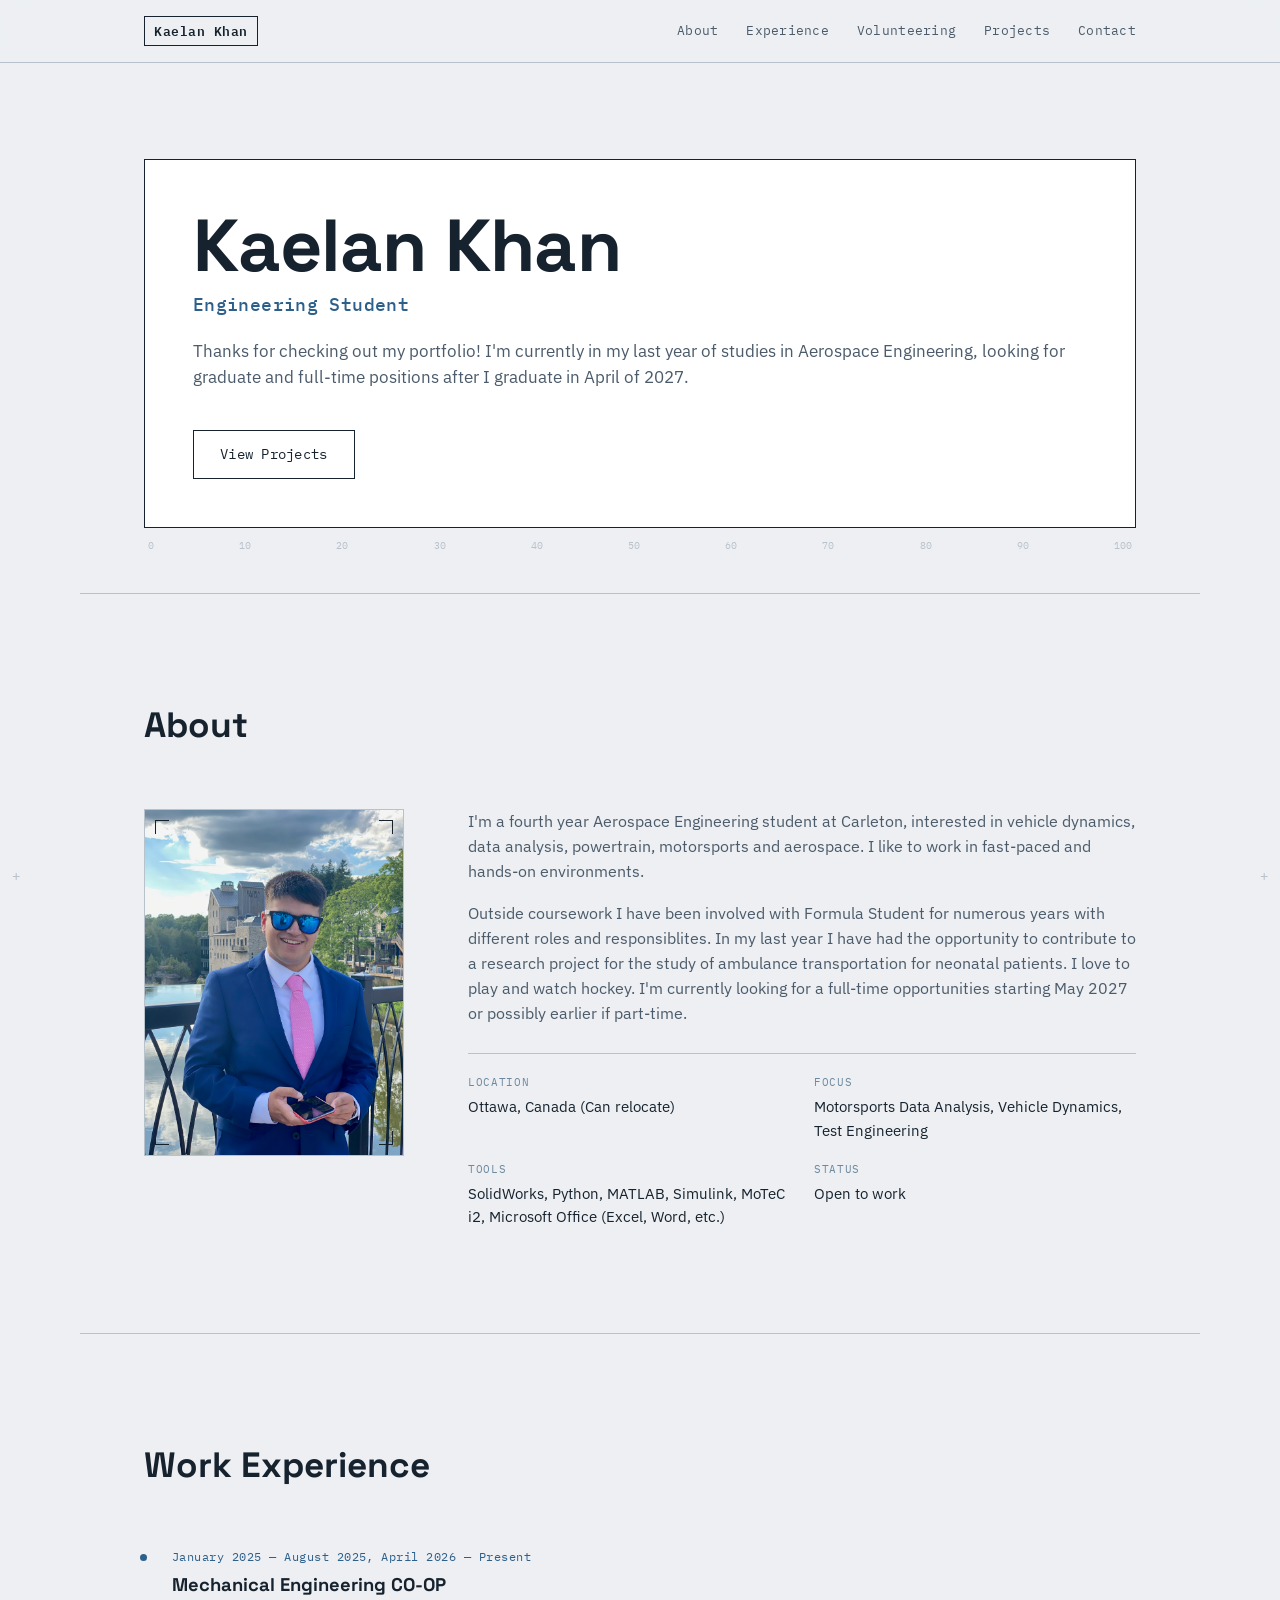
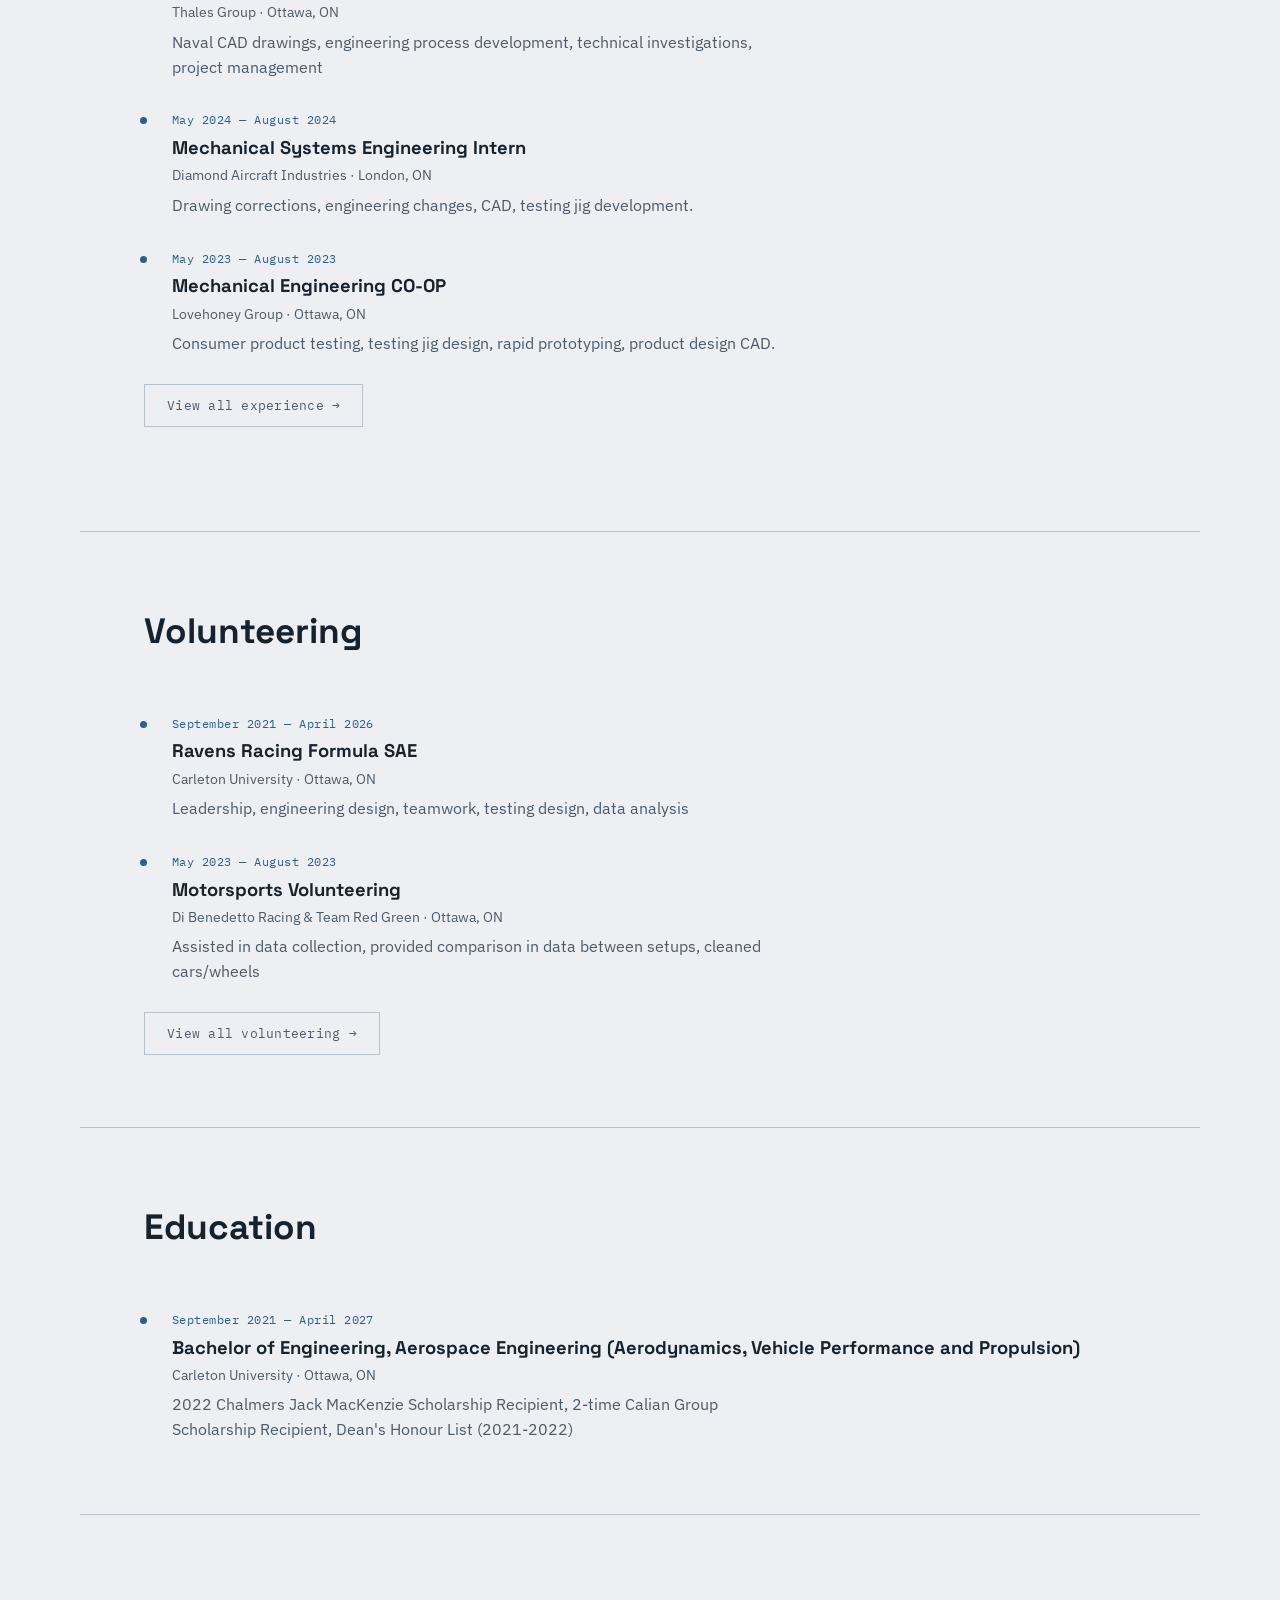
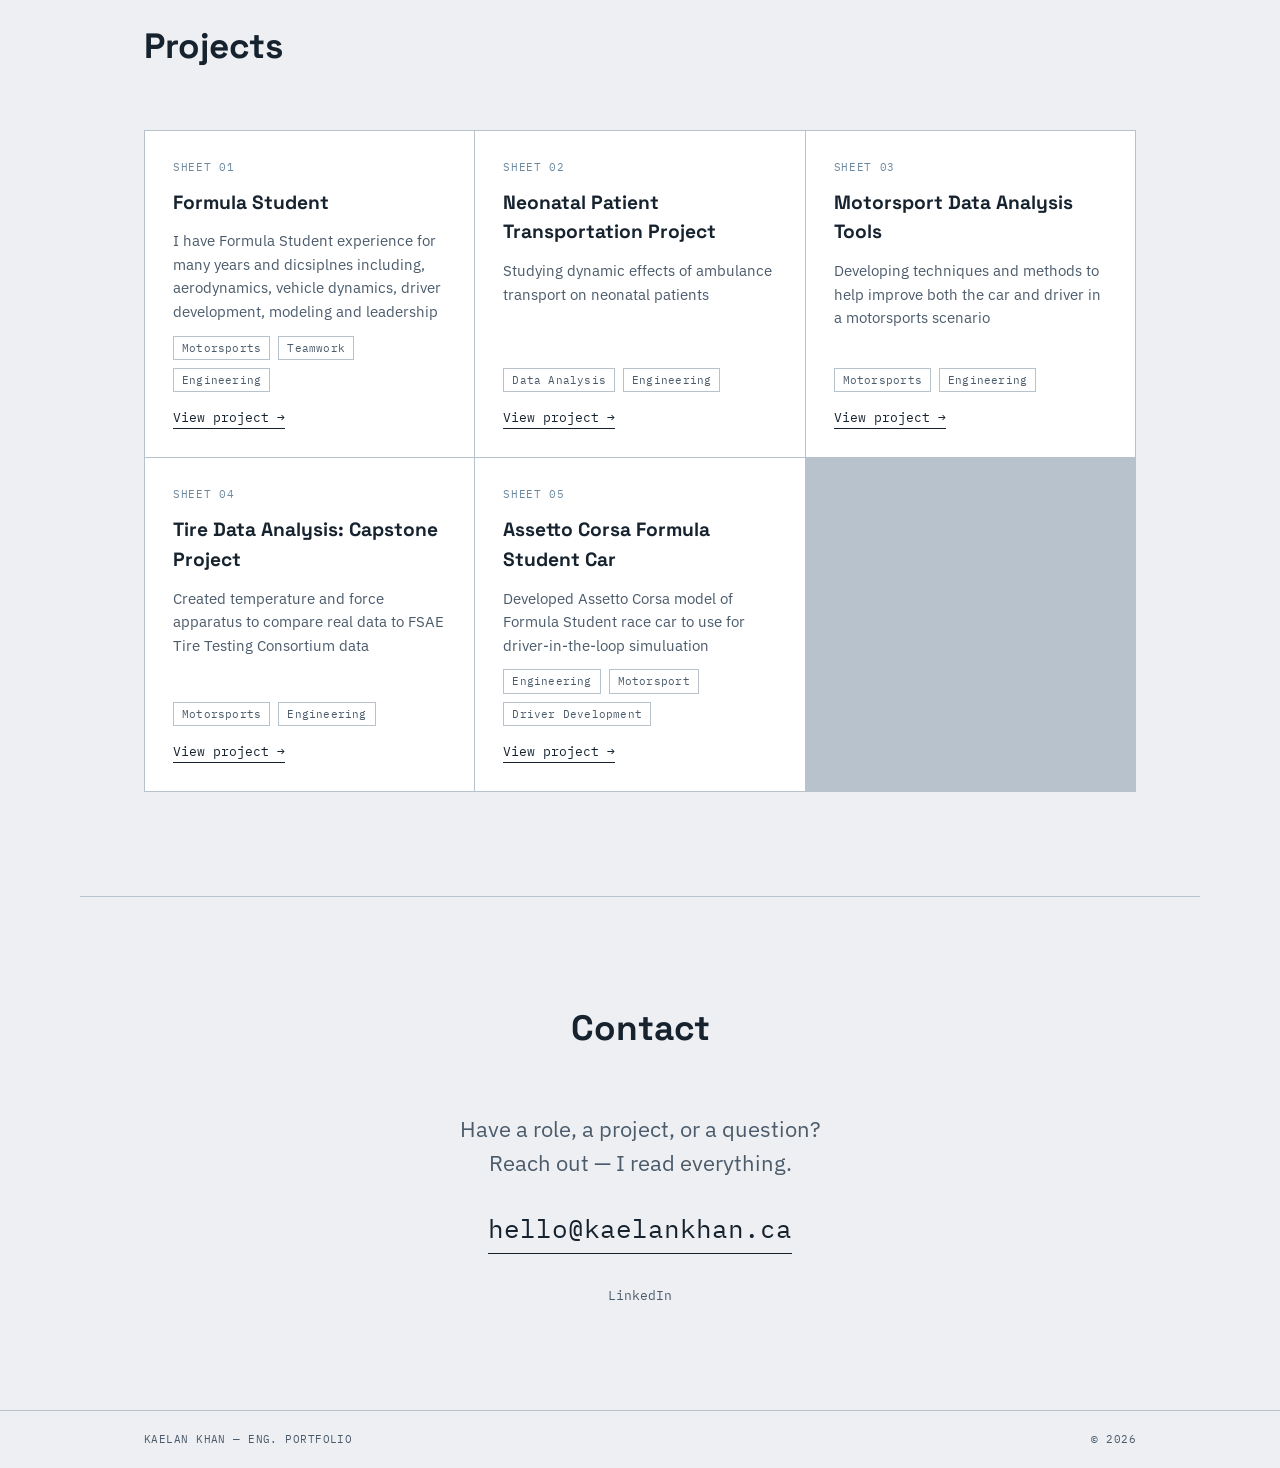
==== index.html @ d56fd8d0 "Large Website Updated Big update - added photos - fixed dead end buttons" ====
<!DOCTYPE html>
<html lang="en">
<head>
<meta charset="UTF-8">
<meta name="viewport" content="width=device-width, initial-scale=1.0">
<title>Kaelan Khan — Portfolio</title>
<link rel="preconnect" href="https://fonts.googleapis.com">
<link rel="preconnect" href="https://fonts.gstatic.com" crossorigin>
<link href="https://fonts.googleapis.com/css2?family=Space+Grotesk:wght@400;500;600;700&family=IBM+Plex+Mono:wght@400;500;600&family=IBM+Plex+Sans:wght@400;500;600&display=swap" rel="stylesheet">
<link rel="stylesheet" href="styles.css">
</head>
<body>

<!-- corner datum marks, fixed to viewport -->
<div class="datum datum-tl" aria-hidden="true">+</div>
<div class="datum datum-tr" aria-hidden="true">+</div>
<div class="datum datum-bl" aria-hidden="true">+</div>
<div class="datum datum-br" aria-hidden="true">+</div>

<header class="nav">
  <div class="nav-inner">
    <a href="#top" class="nav-mark">Kaelan Khan</a>
    <nav class="nav-links">
      <a href="#about">About</a>
      <a href="experience.html">Experience</a>
      <a href="volunteering.html">Volunteering</a>
      <div class="nav-item">
        <a href="index.html#projects">Projects</a>
        <div class="nav-dropdown">
          <div class="nav-dropdown-card">
            <a href="formula-student.html">Formula Student</a>
            <a href="neonatal-patient-transportation-study.html">Neonatal Patient Transportation Project</a>
            <a href="motorsport-racing-data-analysis.html">Motorsport Data Analysis</a>
            <a href="project-5.html">Assetto Corsa DIL Simulator</a>
            <a href="#projects">More Projects...</a>
          </div>
        </div>
      </div>
      <!--<div class="nav-item">
        
        <a href="#projects">FSAE Projects</a>
        <div class="nav-dropdown">
          <div class="nav-dropdown-card">
            <a href="formula-student.html">Data Analysis</a>
            <a href="neonatal-patient-transportation-study.html">Sim Racing</a>
            <a href="motorsport-racing-data-analysis.html.html">Capstone</a>
            <a href="project-4.html">Directed Study</a>
          </div>
        </div> 
      
      </div> -->
      <a href="#contact">Contact</a>
      
    </nav>
    <!--Removing Resume Button-->
    <!--<a class="resume-stamp resume-stamp--small" href="#" target="_blank" rel="noopener">
      <span>Resume</span>
    </a> -->
  </div>
</header>

<main id="top">

  <!-- ============ HERO / TITLE BLOCK ============ -->
  <section class="hero">
    <div class="hero-frame">
      
      <h1 class="hero-title">
        Kaelan Khan
        <span class="hero-title-sub">Engineering Student</span>
      </h1>

      <p class="hero-copy">
        Thanks for checking out my portfolio! I'm currently in my last year of studies in Aerospace Engineering, looking for graduate and full-time positions after I graduate in April of 2027.
      </p>

      <div class="hero-actions">
        <a href="#projects" class="btn btn-primary">View Projects</a>
        <!-- <a href="#" class="resume-stamp" target="_blank" rel="noopener">
          <span class="resume-stamp-ring">
            <span>DOWNLOAD</span>
            <span>RESUME</span>
          </span>
        </a> -->
      </div>
    </div>

    <div class="hero-ruler" aria-hidden="true">
      <span>0</span><span>10</span><span>20</span><span>30</span><span>40</span><span>50</span><span>60</span><span>70</span><span>80</span><span>90</span><span>100</span>
    </div>
  </section>

  <!-- ============ ABOUT ============ -->
  <section id="about" class="section">
    <div class="section-head">
      <h2>About</h2>
    </div>

    <div class="about-grid">
      <div class="about-photo" aria-hidden="true">
        <img src="images/IMG_9103.jpg" alt="Portrait">
        <span class="corner corner-tl"></span>
        <span class="corner corner-tr"></span>
        <span class="corner corner-bl"></span>
        <span class="corner corner-br"></span>
        <!-- <span class="about-photo-label">FIG. 1 — PORTRAIT</span> -->
      </div>

      <div class="about-text">
        <p>
          <span class="drop"></span>I'm a fourth year Aerospace Engineering
          student at Carleton, interested in vehicle dynamics, data analysis, powertrain, motorsports and aerospace. I like to work in fast-paced and hands-on environments. 
        </p>
        <p>
          Outside coursework I have been involved with Formula Student for numerous years with different roles and responsiblites. In my last year I have had the opportunity to contribute to a research project for the study of ambulance transportation for neonatal patients. I love to play and watch hockey. I'm currently looking for a full-time opportunities starting May 2027 or possibly earlier if part-time.
        </p>

        <dl class="spec-list">
          <div><dt>Location</dt><dd>Ottawa, Canada (Can relocate)</dd></div>
          <div><dt>Focus</dt><dd>Motorsports Data Analysis, Vehicle Dynamics, Test Engineering</dd></div>
          <div><dt>Tools</dt><dd>SolidWorks, Python, MATLAB, Simulink, MoTeC i2, Microsoft Office (Excel, Word, etc.) </dd></div>
          <div><dt>Status</dt><dd>Open to work</dd></div>
        </dl>
      </div>
    </div>
  </section>

  <!-- ============ EXPERIENCE ============ -->
  <section id="experience" class="section">
    <div class="section-head">
      <h2>Work Experience</h2>
    </div>
    <ol class="timeline slim">
      <li class="timeline-item">
        <div class="timeline-date">January 2025 — August 2025, April 2026 — Present</div>
        <div class="timeline-body">
          <h3>Mechanical Engineering CO-OP</h3>
          <p class="timeline-org">Thales Group · Ottawa, ON</p>
          <p>Naval CAD drawings, engineering process development, technical investigations, project management</p>
        </div>
      </li>

      <li class="timeline-item">
        <div class="timeline-date">May 2024 — August 2024</div>
        <div class="timeline-body">
          <h3>Mechanical Systems Engineering Intern</h3>
          <p class="timeline-org">Diamond Aircraft Industries · London, ON</p>
          <p>Drawing corrections, engineering changes, CAD, testing jig development.</p>
        </div>
      </li>

      <li class="timeline-item">
        <div class="timeline-date">May 2023 — August 2023</div>
        <div class="timeline-body">
          <h3>Mechanical Engineering CO-OP</h3>
          <p class="timeline-org">Lovehoney Group · Ottawa, ON</p>
          <p>Consumer product testing, testing jig design, rapid prototyping, product design CAD.</p>
        </div>
      </li>
    </ol>
    <div class="section-action">
      <a href="experience.html" class="btn btn-secondary">View all experience →</a>
    </div>
  </section>

   <!-- ============ VOLUNTEERING ============ -->
  <section id="volunteering" class="section">
    <div class="section-head">
      <h2>Volunteering</h2>
    </div>
    <ol class="timeline slim">
      <li class="timeline-item">
        <div class="timeline-date">September 2021 — April 2026</div>
        <div class="timeline-body">
          <h3>Ravens Racing Formula SAE</h3>
          <p class="timeline-org">Carleton University · Ottawa, ON</p>
          <p>Leadership, engineering design, teamwork, testing design, data analysis</p>
        </div>
      </li>

      <li class="timeline-item">
        <div class="timeline-date">May 2023 — August 2023</div>
        <div class="timeline-body">
          <h3>Motorsports Volunteering</h3>
          <p class="timeline-org">Di Benedetto Racing &amp; Team Red Green · Ottawa, ON</p>
          <p>Assisted in data collection, provided comparison in data between setups, cleaned cars/wheels</p>
        </div>
      </li>
    </ol>
    
    <div class="section-action">
      <a href="volunteering.html" class="btn btn-secondary">View all volunteering →</a>
    </div>
  </section>

  <!-- ============ EDUCATION ============ -->
  <section id="education" class="section">
    <div class="section-head">
      <h2>Education</h2>
    </div>
    <ol class="timeline slim">
      <li class="timeline-item">
        <div class="timeline-date">September 2021 — April 2027</div>
        <div class="timeline-body">
          <h3>Bachelor of Engineering, Aerospace Engineering (Aerodynamics, Vehicle Performance and Propulsion)</h3>
          <p class="timeline-org">Carleton University · Ottawa, ON</p>
          <p>2022 Chalmers Jack MacKenzie Scholarship Recipient, 2-time Calian Group Scholarship Recipient, Dean's Honour List (2021-2022)</p>
        </div>
      </li>
    </ol>
    
    <!-- Commenting out button, not needed right now
    <div class="section-action">
      <a href="education.html" class="btn btn-secondary">View education details →</a>
    </div> -->
  </section>

  <!-- ============ PROJECTS ============ -->
  <section id="projects" class="section">
    <div class="section-head">
      <h2>Projects</h2>
    </div>
    <div class="project-grid">

      <article class="project-card">
        <div class="project-sheet">SHEET 01</div>
        <h3>Formula Student</h3>
        <p>I have Formula Student experience for many years and dicsiplnes including, aerodynamics, vehicle dynamics, driver development, modeling and leadership</p>
        <div class="tag-row">
          <span class="tag">Motorsports</span>
          <span class="tag">Teamwork</span>
          <span class="tag">Engineering</span>
        </div>
        <a href="formula-student.html" class="project-link">View project →</a>
      </article>

      <article class="project-card">
        <div class="project-sheet">SHEET 02</div>
        <h3>Neonatal Patient Transportation Project</h3>
        <p>Studying dynamic effects of ambulance transport on neonatal patients</p>
        <div class="tag-row">
          <span class="tag">Data Analysis</span>
          <span class="tag">Engineering</span>
        </div>
        <a href="neonatal-patient-transportation-study.html" class="project-link">View project →</a>
      </article>

      <article class="project-card">
        <div class="project-sheet">SHEET 03</div>
        <h3>Motorsport Data Analysis Tools</h3>
        <p>Developing techniques and methods to help improve both the car and driver in a motorsports scenario</p>
        <div class="tag-row">
          <span class="tag">Motorsports</span>
          <span class="tag">Engineering</span>
        </div>
        <a href="motorsport-racing-data-analysis.html" class="project-link">View project →</a>
      </article>

      <article class="project-card">
        <div class="project-sheet">SHEET 04</div>
        <h3>Tire Data Analysis: Capstone Project</h3>
        <p>Created temperature and force apparatus to compare real data to FSAE Tire Testing Consortium data</p>
        <div class="tag-row">
          <span class="tag">Motorsports</span>
          <span class="tag">Engineering</span>
        </div>
        <a href="project-4.html" class="project-link">View project →</a>
      </article>

      <article class="project-card">
        <div class="project-sheet">SHEET 05</div>
        <h3>Assetto Corsa Formula Student Car</h3>
        <p>Developed Assetto Corsa model of Formula Student race car to use for driver-in-the-loop simuluation</p>
        <div class="tag-row">
          <span class="tag">Engineering</span>
          <span class="tag">Motorsport</span>
          <span class="tag">Driver Development</span>
        </div>
        <a href="project-5.html" class="project-link">View project →</a>
      </article>
    
    </div>

    <!-- <div class="section-action">
      <a href="education.html" class="btn btn-secondary">View all projects →</a>
    </div> -->
  </section>

  <!-- ============ CONTACT / FOOTER ============ -->
  <section id="contact" class="section section-contact">
    <div class="section-head">
      <h2>Contact</h2>
    </div>

    <div class="contact-block">
      <p class="contact-lead">Have a role, a project, or a question?<br>Reach out — I read everything.</p>
      <a class="contact-email" href="mailto:hello@kaelankhan.ca">hello@kaelankhan.ca</a>

      <div class="contact-links">
        <!-- <a href="#" target="_blank" rel="noopener">GitHub</a> -->
        <a href="https://www.linkedin.com/in/kaelan-khan/" target="_blank" rel="noopener">LinkedIn</a>
        <!-- <a href="#" target="_blank" rel="noopener">Resume</a> -->
      </div>
    </div>
  </section>

</main>

<footer class="footer">
  <div class="footer-inner">
    <span>KAELAN KHAN — ENG. PORTFOLIO</span>
    <span>© 2026</span>
  </div>
</footer>

</body>
</html>
---- styles.css ----
/* =========================================================
   TOKENS
   ========================================================= */
:root {
  --paper:      #EDEFF2;
  --paper-card: #FFFFFF;
  --ink:        #16232F;
  --ink-soft:   #4B5B6B;
  --blue:       #2C5F8A;
  --blue-soft:  #6C89A0;
  --line:       #B8C2CC;
  --amber:      #E8A33D;
  --amber-ink:  #5C3B0A;

  --display: 'Space Grotesk', sans-serif;
  --body:    'IBM Plex Sans', sans-serif;
  --mono:    'IBM Plex Mono', monospace;

  --max: 1120px;
  --gutter: clamp(20px, 5vw, 64px);
}

* { box-sizing: border-box; }
html { scroll-behavior: smooth; }

@media (prefers-reduced-motion: reduce) {
  html { scroll-behavior: auto; }
  * { animation: none !important; transition: none !important; }
}

body {
  margin: 0;
  background:
    linear-gradient(var(--paper) 1px, transparent 1px) 0 0 / 100% 32px,
    var(--paper);
  color: var(--ink);
  font-family: var(--body);
  font-size: 16px;
  line-height: 1.55;
  -webkit-font-smoothing: antialiased;
}

h1, h2, h3 { font-family: var(--display); margin: 0; color: var(--ink); }

a { color: inherit; }

:focus-visible {
  outline: 2px solid var(--blue);
  outline-offset: 3px;
}

/* =========================================================
   DATUM CORNER MARKS
   ========================================================= */
.datum {
  position: fixed;
  font-family: var(--mono);
  font-size: 14px;
  color: var(--line);
  z-index: 5;
  pointer-events: none;
}
.datum-tl { top: 12px; left: 12px; }
.datum-tr { top: 12px; right: 12px; }
.datum-bl { bottom: 12px; left: 12px; }
.datum-br { bottom: 12px; right: 12px; }
@media (max-width: 640px) { .datum { display: none; } }

/* =========================================================
   NAV
   ========================================================= */
.nav {
  position: sticky;
  top: 0;
  z-index: 10;
  background: rgba(237, 239, 242, 0.88);
  backdrop-filter: blur(6px);
  border-bottom: 1px solid var(--line);
}
.nav-inner {
  max-width: var(--max);
  margin: 0 auto;
  padding: 16px var(--gutter);
  display: flex;
  align-items: center;
  justify-content: space-between;
  gap: 24px;
}
.nav-mark {
  font-family: var(--mono);
  font-weight: 600;
  text-decoration: none;
  border: 1px solid var(--ink);
  padding: 4px 9px;
  font-size: 13px;
  letter-spacing: 0.04em;
}
.nav-links {
  display: flex;
  align-items: center;
  gap: 28px;
  font-family: var(--mono);
  font-size: 13px;
  letter-spacing: 0.02em;
}
.nav-links a { text-decoration: none; color: var(--ink-soft); }
.nav-links > a:hover { color: var(--blue); }
@media (max-width: 700px) { .nav-links { display: none; } }

/* Projects dropdown */
.nav-item {
  position: relative;
  display: flex;
  align-items: center;
}
.nav-item > a:hover { color: var(--blue); }

/* Invisible hit-area that bridges the gap between the nav link and the
   dropdown card, so the cursor never leaves a hoverable region while
   moving from "Projects" down toward a link. */
.nav-dropdown {
  position: absolute;
  top: 100%;
  left: 50%;
  transform: translateX(-50%);
  padding-top: 14px;
  opacity: 0;
  visibility: hidden;
  transition: opacity 0.15s ease;
  z-index: 20;
}
.nav-item:hover .nav-dropdown,
.nav-item:focus-within .nav-dropdown {
  opacity: 1;
  visibility: visible;
}
.nav-dropdown-card {
  min-width: 190px;
  background: var(--paper-card);
  border: 1px solid var(--ink);
  padding: 6px;
  display: flex;
  flex-direction: column;
  transform: translateY(-4px);
  transition: transform 0.15s ease;
}
.nav-item:hover .nav-dropdown-card,
.nav-item:focus-within .nav-dropdown-card {
  transform: translateY(0);
}
.nav-dropdown a {
  padding: 9px 12px;
  font-size: 12.5px;
  color: var(--ink);
  border-left: 2px solid transparent;
}
.nav-dropdown a:hover {
  background: var(--paper);
  border-left-color: var(--blue);
  color: var(--blue);
}

/* =========================================================
   RESUME STAMP BUTTON
   ========================================================= */
.resume-stamp {
  --stamp-size: 92px;
  position: relative;
  width: var(--stamp-size);
  height: var(--stamp-size);
  border-radius: 8px;
  border: 2px solid var(--amber-ink);
  color: var(--amber-ink);
  text-decoration: none;
  display: flex;
  align-items: center;
  justify-content: center;
  transition: transform 0.2s ease, background 0.2s ease;
  flex-shrink: 0;
  background: transparent;
}
.resume-stamp::before {
  content: "";
  position: absolute;
  inset: 5px;
  /*border-radius: 0%;*/
}
.resume-stamp-ring {
  display: flex;
  flex-direction: column;
  align-items: center;
  font-family: var(--mono);
  font-weight: 600;
  font-size: 10.5px;
  letter-spacing: 0.06em;
  line-height: 1.5;
}
.resume-stamp:hover {
  background: var(--paper-card);
  color: var(--ink);
}
.resume-stamp:hover::before { border-color: var(--ink); }

.resume-stamp--small {
  --stamp-size: 44px;
}
.resume-stamp--small span {
  font-size: 9px;
  font-family: var(--mono);
  font-weight: 600;
}
.resume-stamp--small:hover { transform: rotate(0deg) scale(1.08); }

/* =========================================================
   HERO
   ========================================================= */
.hero {
  max-width: var(--max);
  margin: 0 auto;
  padding: clamp(48px, 9vw, 96px) var(--gutter) 0;
}
.hero-frame {
  border: 1px solid var(--ink);
  padding: clamp(24px, 5vw, 48px);
  position: relative;
  background: var(--paper-card);
}
.hero-meta {
  display: flex;
  flex-wrap: wrap;
  gap: 16px;
  justify-content: space-between;
  font-family: var(--mono);
  font-size: 12px;
  color: var(--ink-soft);
  letter-spacing: 0.03em;
  border-bottom: 1px solid var(--line);
  padding-bottom: 16px;
  margin-bottom: 32px;
}
.hero-title {
  font-size: clamp(2.4rem, 6.5vw, 4.6rem);
  font-weight: 700;
  line-height: 1.02;
  letter-spacing: -0.01em;
  display: flex;
  flex-direction: column;
  gap: 12px;
}
.hero-title-sub {
  font-family: var(--mono);
  font-size: clamp(0.95rem, 2vw, 1.15rem);
  font-weight: 500;
  color: var(--blue);
  letter-spacing: 0.02em;
}
.hero-copy {
  max-width: 90ch;
  margin: 24px 0 0;
  color: var(--ink-soft);
  font-size: 1.05rem;
}
.hero-actions {
  margin-top: 40px;
  display: flex;
  align-items: center;
  gap: 28px;
  flex-wrap: wrap;
}
.btn {
  font-family: var(--mono);
  font-size: 13.5px;
  letter-spacing: 0.02em;
  text-decoration: none;
  padding: 13px 26px;
  border: 1px solid var(--ink);
  color: var(--ink);
  transition: background 0.2s ease, color 0.2s ease;
}
.btn-primary:hover { background: var(--ink); color: var(--paper-card); }

.hero-ruler {
  display: flex;
  justify-content: space-between;
  font-family: var(--mono);
  font-size: 10px;
  color: var(--line);
  padding: 10px 4px 40px;
}
@media (max-width: 640px) { .hero-ruler span:nth-child(2n) { display: none; } }

/* =========================================================
   SECTIONS (shared)
   ========================================================= */
.section {
  max-width: var(--max);
  margin: 0 auto;
  padding: clamp(56px, 10vw, 104px) var(--gutter);
  border-top: 1px solid var(--line);
}
.section-head {
  display: flex;
  align-items: baseline;
  gap: 14px;
  margin-bottom: clamp(32px, 6vw, 56px);
}
.section-head h2 {
  font-size: clamp(1.6rem, 3.5vw, 2.2rem);
}

/* =========================================================
   ABOUT
   ========================================================= */
.about-grid {
  display: grid;
  grid-template-columns: 260px 1fr;
  gap: clamp(32px, 6vw, 64px);
}
@media (max-width: 720px) {
  .about-grid { grid-template-columns: 1fr; }
}
.about-photo {
  position: relative;
  aspect-ratio: 3 / 4;
  background: var(--paper-card);
  border: 1px solid var(--line);
  overflow: hidden;
}
.about-photo img {
  position: absolute;
  inset: 0;
  width: 100%;
  height: 100%;
  object-fit: cover;
  display: block;
}
.corner { position: absolute; width: 14px; height: 14px; }
.corner::before, .corner::after { content: ""; position: absolute; background: var(--ink); }
.corner::before { width: 100%; height: 1px; top: 0; }
.corner::after { width: 1px; height: 100%; left: 0; }
.corner-tl { top: 10px; left: 10px; }
.corner-tr { top: 10px; right: 10px; transform: scaleX(-1); }
.corner-bl { bottom: 10px; left: 10px; transform: scaleY(-1); }
.corner-br { bottom: 10px; right: 10px; transform: scale(-1); }
.about-photo-label {
  position: absolute;
  bottom: 14px;
  left: 50%;
  transform: translateX(-50%);
  font-family: var(--mono);
  font-size: 10.5px;
  color: var(--ink-soft);
  letter-spacing: 0.05em;
  white-space: nowrap;
}
.about-photo .corner,
.about-photo .about-photo-label {
  z-index: 1;
}
.about-photo .about-photo-label {
  background: var(--paper-card);
  border: 1px solid var(--line);
  padding: 3px 8px;
}
.about-text p { color: var(--ink-soft); font-size: 1rem; margin: 0 0 18px; }
.drop { color: var(--blue); font-weight: 600; }

.spec-list {
  margin: 28px 0 0;
  padding-top: 20px;
  border-top: 1px solid var(--line);
  display: grid;
  grid-template-columns: repeat(2, 1fr);
  gap: 18px 24px;
}
.spec-list div { display: flex; flex-direction: column; gap: 4px; }
.spec-list dt {
  font-family: var(--mono);
  font-size: 11px;
  color: var(--blue-soft);
  text-transform: uppercase;
  letter-spacing: 0.06em;
}
.spec-list dd { margin: 0; font-size: 0.95rem; }

/* =========================================================
   EXPERIENCE / TIMELINE
   ========================================================= */
.timeline {
  list-style: none;
  margin: 0;
  padding: 0;
  border-left: 1px solid var(--line);
}
.timeline-item {
  position: relative;
  padding: 0 0 44px 32px;
}
.timeline-item:last-child { padding-bottom: 0; }
.timeline-item::before {
  content: "";
  position: absolute;
  left: -5px;
  top: 4px;
  width: 9px;
  height: 9px;
  background: var(--blue);
  border-radius: 50%;
}
.timeline-date {
  font-family: var(--mono);
  font-size: 12px;
  color: var(--blue);
  letter-spacing: 0.04em;
  margin-bottom: 6px;
}
.timeline-body h3 { font-size: 1.15rem; margin-bottom: 2px; }
.timeline-org { font-size: 0.9rem; color: var(--ink-soft); margin: 0 0 8px; }
.timeline-body p:last-child { margin: 0; color: var(--ink-soft); max-width: 62ch; }

/* =========================================================
   PROJECTS
   ========================================================= */
.project-grid {
  display: grid;
  grid-template-columns: repeat(auto-fit, minmax(260px, 1fr));
  gap: 1px;
  background: var(--line);
  border: 1px solid var(--line);
}
.project-card {
  background: var(--paper-card);
  padding: 28px;
  display: flex;
  flex-direction: column;
  gap: 12px;
}
.project-sheet {
  font-family: var(--mono);
  font-size: 11px;
  color: var(--blue-soft);
  letter-spacing: 0.06em;
}
.project-card h3 { font-size: 1.2rem; }
.project-card p { margin: 0; color: var(--ink-soft); font-size: 0.95rem; flex-grow: 1; }
.tag-row { display: flex; flex-wrap: wrap; gap: 8px; }
.tag {
  font-family: var(--mono);
  font-size: 10.5px;
  border: 1px solid var(--line);
  color: var(--ink-soft);
  padding: 3px 8px;
  letter-spacing: 0.02em;
}
.project-link {
  font-family: var(--mono);
  font-size: 13px;
  text-decoration: none;
  color: var(--ink);
  margin-top: 4px;
  width: fit-content;
  border-bottom: 1px solid var(--ink);
}
.project-link:hover { color: var(--blue); border-color: var(--blue); }

/* =========================================================
   CONTACT
   ========================================================= */
.section-contact { text-align: center; }
.section-contact .section-head { justify-content: center; }
.contact-block { max-width: 520px; margin: 0 auto; }
.contact-lead {
  font-size: clamp(1.1rem, 2.4vw, 1.4rem);
  color: var(--ink-soft);
  margin: 0 0 28px;
}
.contact-email {
  display: inline-block;
  font-family: var(--mono);
  font-size: clamp(1.1rem, 3vw, 1.6rem);
  text-decoration: none;
  border-bottom: 1px solid var(--ink);
  padding-bottom: 4px;
}
.contact-email:hover { color: var(--blue); border-color: var(--blue); }
.contact-links {
  margin-top: 32px;
  display: flex;
  justify-content: center;
  gap: 28px;
  font-family: var(--mono);
  font-size: 13px;
}
.contact-links a { text-decoration: none; color: var(--ink-soft); }
.contact-links a:hover { color: var(--blue); }

/* =========================================================
   FOOTER
   ========================================================= */
.footer { border-top: 1px solid var(--line); }
.footer-inner {
  max-width: var(--max);
  margin: 0 auto;
  padding: 20px var(--gutter);
  display: flex;
  flex-wrap: wrap;
  gap: 8px 20px;
  justify-content: space-between;
  font-family: var(--mono);
  font-size: 11px;
  color: var(--ink-soft);
  letter-spacing: 0.04em;
}

/* =========================================================
   VOLUNTEERING — ALTERNATING ROWS
   Append this block to the end of styles.css.
   Nothing above it is modified.
   ========================================================= */

.vol-list {
  list-style: none;
  margin: 0;
  padding: 0;
  display: flex;
  flex-direction: column;
  gap: clamp(48px, 8vw, 84px);
}

/* Hairline separator between entries, matching the section rules */
.vol-item + .vol-item {
  border-top: 1px solid var(--line);
  padding-top: clamp(48px, 8vw, 84px);
}

/* One entry = text + photo. Single column by default (mobile). */
.vol-item {
  display: grid;
  grid-template-columns: 1fr;
  gap: clamp(20px, 4vw, 40px);
  align-items: center;
}

/* ---- Two columns from 840px up: text left, photo right ---- */
@media (min-width: 840px) {
  .vol-item {
    grid-template-columns: repeat(2, minmax(0, 1fr));
    gap: clamp(32px, 5vw, 72px);
  }

  /* Every second entry flips the sides — the stagger */
  .vol-item:nth-child(even) .vol-text  { order: 2; }
  .vol-item:nth-child(even) .vol-photo { order: 1; }
}

/* ---- Text column ---- */
.vol-index {
  font-family: var(--mono);
  font-size: 11px;
  letter-spacing: 0.08em;
  color: var(--blue-soft);
  margin-bottom: 10px;
}
.vol-date {
  font-family: var(--mono);
  font-size: 12px;
  letter-spacing: 0.04em;
  color: var(--blue);
  margin-bottom: 8px;
}
.vol-title {
  font-size: clamp(1.25rem, 2.4vw, 1.6rem);
  margin-bottom: 4px;
}
.vol-org {
  font-size: 0.9rem;
  color: var(--ink-soft);
  margin: 0 0 14px;
}
.vol-desc {
  color: var(--ink-soft);
  margin: 0 0 18px;
}

/* ---- Photo frame ---- */
.vol-photo {
  position: relative;
  margin: 0;
  aspect-ratio: 4 / 3;
  background: var(--paper-card);
  border: 1px solid var(--line);
  overflow: hidden;
}
.vol-photo img {
  display: block;
  width: 100%;
  height: 100%;
  object-fit: cover;
  transition: transform 0.45s ease;
}
.vol-item:hover .vol-photo img { transform: scale(1.03); }

/* Caption sits as a small chip so it stays legible over a photo */
.vol-photo .about-photo-label {
  bottom: 10px;
  background: var(--paper-card);
  border: 1px solid var(--line);
  padding: 3px 8px;
}

/* Reduced motion: kill the photo zoom */
@media (prefers-reduced-motion: reduce) {
  .vol-item:hover .vol-photo img { transform: none; }
}













/* --- Timeline variant without the left border --- */
.timeline.slim {
  list-style: none;
  margin: 0;
  padding: 0;
  border-left: none;
}

.timeline.slim .timeline-item {
  padding: 0 0 32px 28px;
}

.timeline.slim .timeline-item:last-child {
  padding-bottom: 0;
}

/* Smaller dot marker */
.timeline.slim .timeline-item::before {
  left: -4px;
  top: 6px;
  width: 7px;
  height: 7px;
}

/* Tighten internal spacing within each timeline item */
.timeline.slim .timeline-date {
  margin-bottom: 4px;
}
.timeline.slim .timeline-org {
  margin: 0 0 6px;
}
.timeline.slim .timeline-body p:last-child {
  margin: 0;
}

/* --- Section spacing --- */
#volunteering,
#education {
  padding: clamp(40px, 8vw, 72px) var(--gutter);
  border-top: 1px solid var(--line);
}

/* Optional: remove the border between sections for more cohesion */
/* #education { border-top: none; } */

/* --- Action button for section --- */
.section-action {
  margin-top: 28px;
}
.btn-secondary {
  font-family: var(--mono);
  font-size: 12.5px;
  letter-spacing: 0.02em;
  text-decoration: none;
  padding: 11px 22px;
  border: 1px solid var(--line);
  color: var(--ink-soft);
  transition: background 0.2s ease, color 0.2s ease, border-color 0.2s ease;
  display: inline-block;
}
.btn-secondary:hover {
  background: var(--paper);
  color: var(--ink);
  border-color: var(--ink);
}
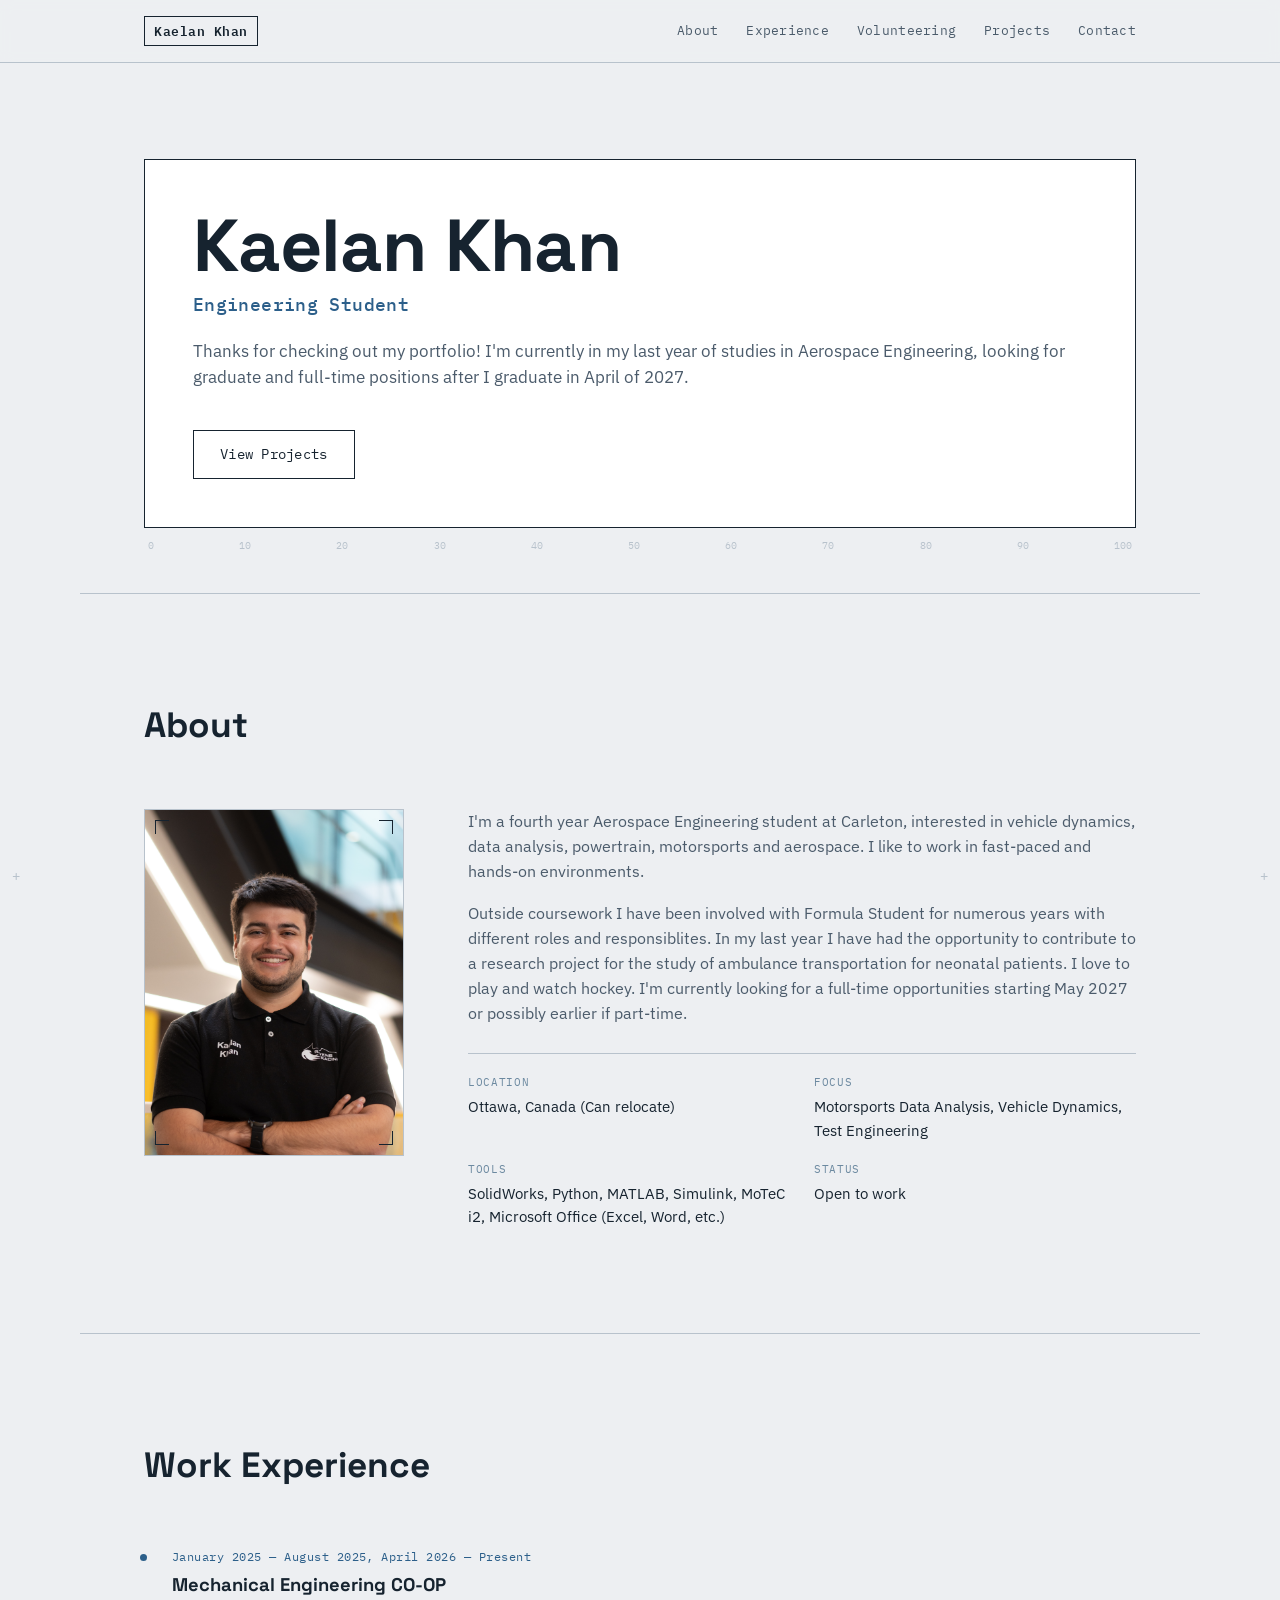
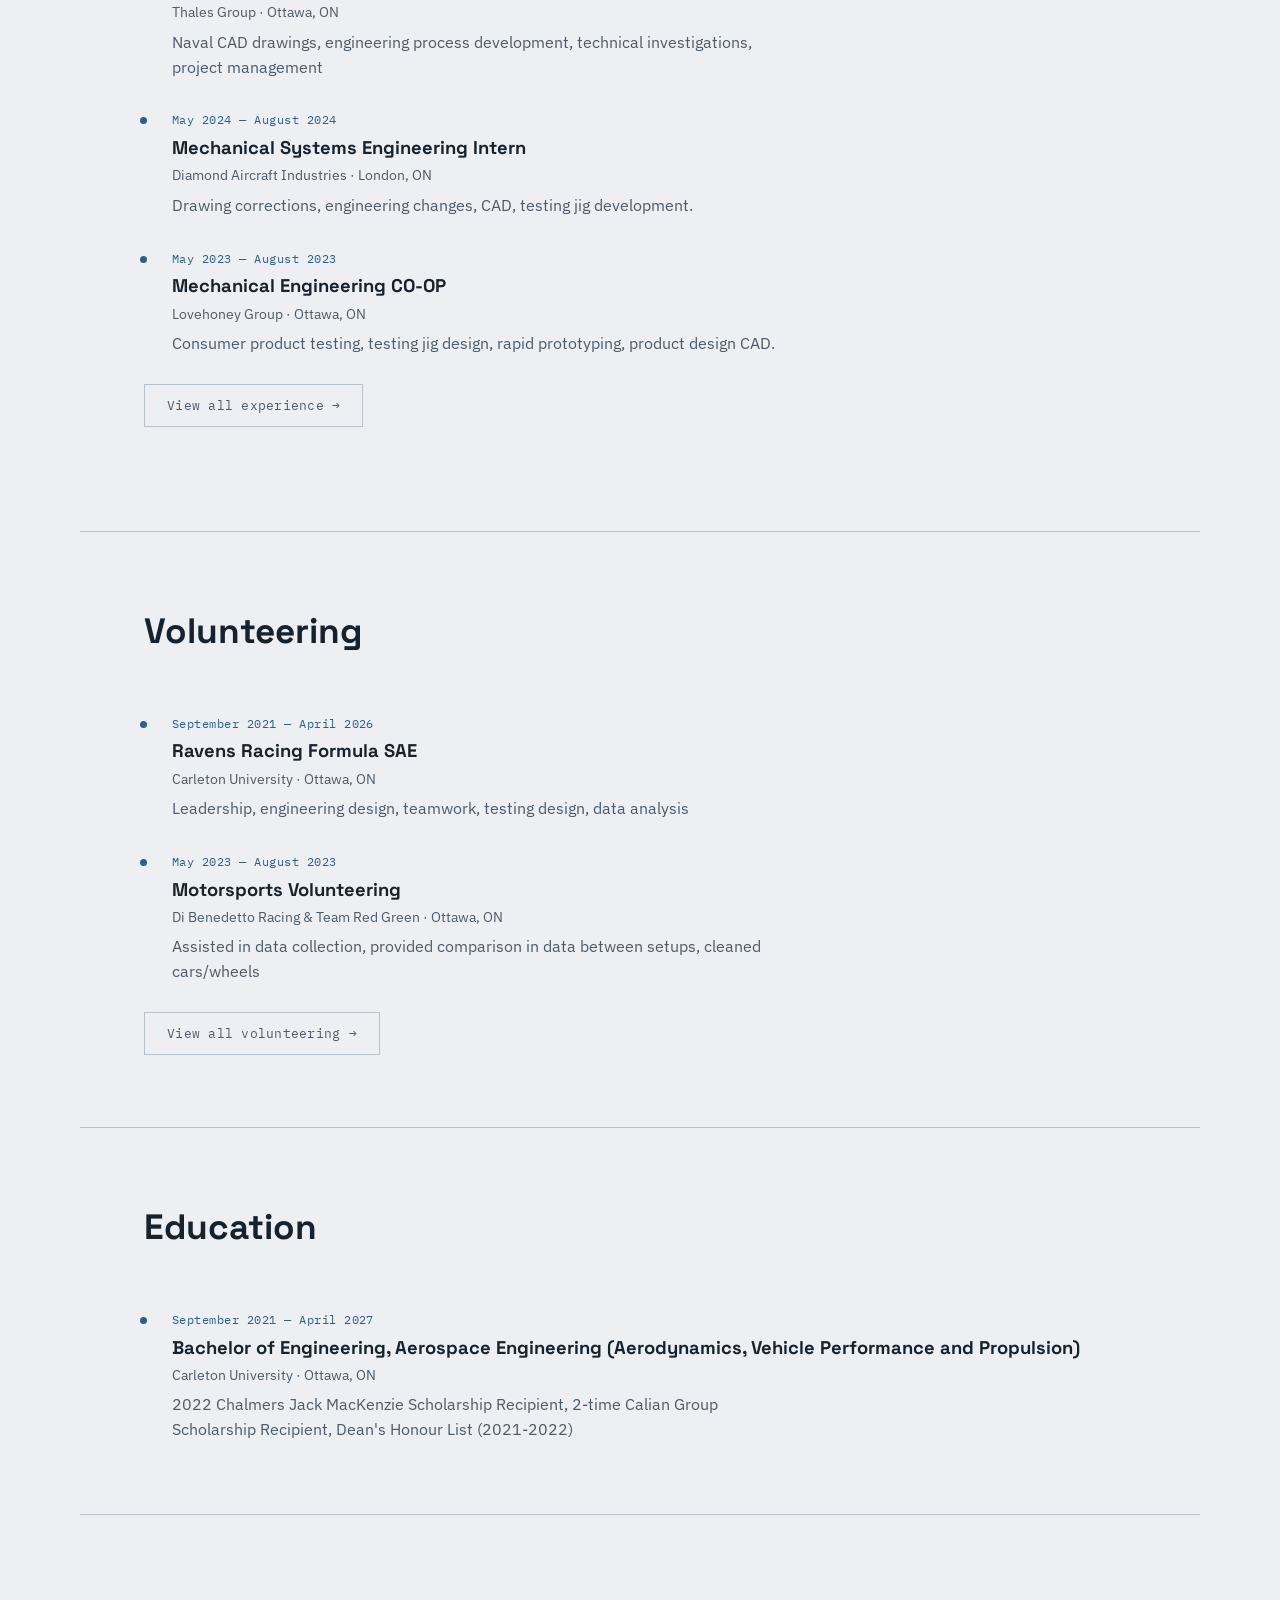
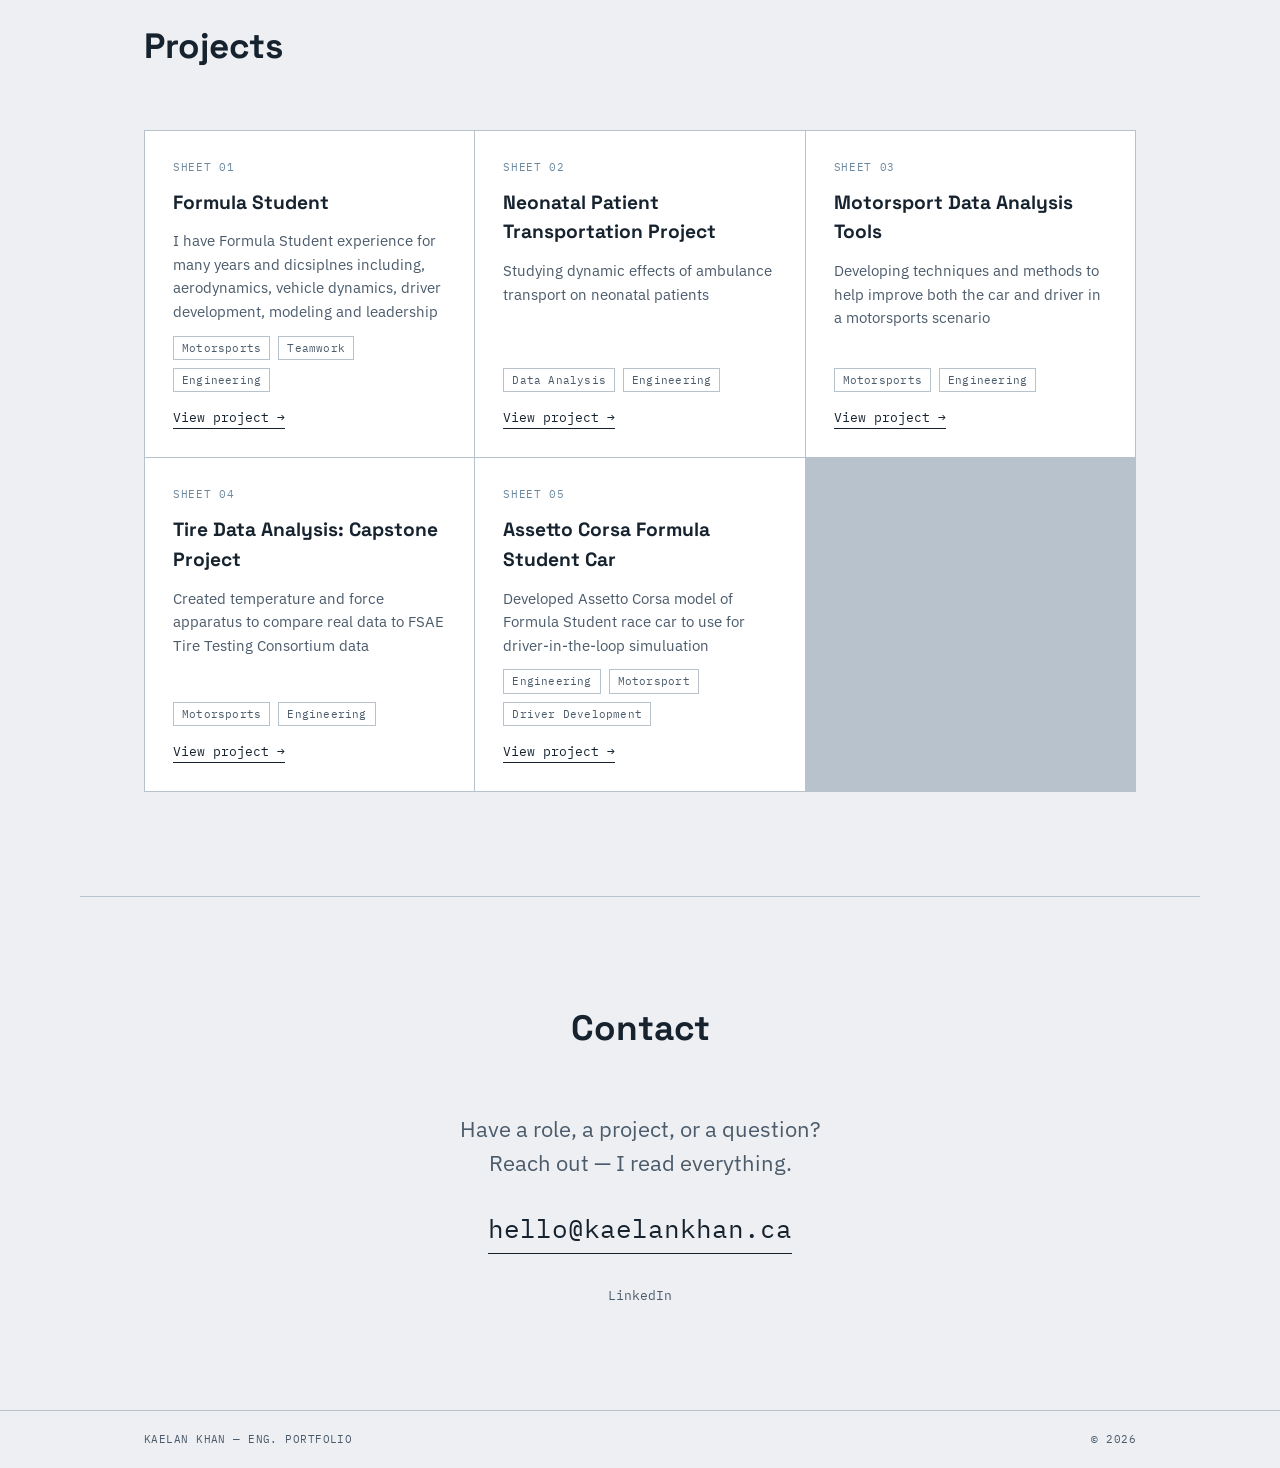
==== commit 24f65a7a: "New portrait updated headshot portrait" ====
--- a/index.html
+++ b/index.html
@@ -98,7 +98,7 @@
 
     <div class="about-grid">
       <div class="about-photo" aria-hidden="true">
-        <img src="images/IMG_9103.jpg" alt="Portrait">
+        <img src="images/Bhatti-04794-2.jpg" alt="Portrait">
         <span class="corner corner-tl"></span>
         <span class="corner corner-tr"></span>
         <span class="corner corner-bl"></span>
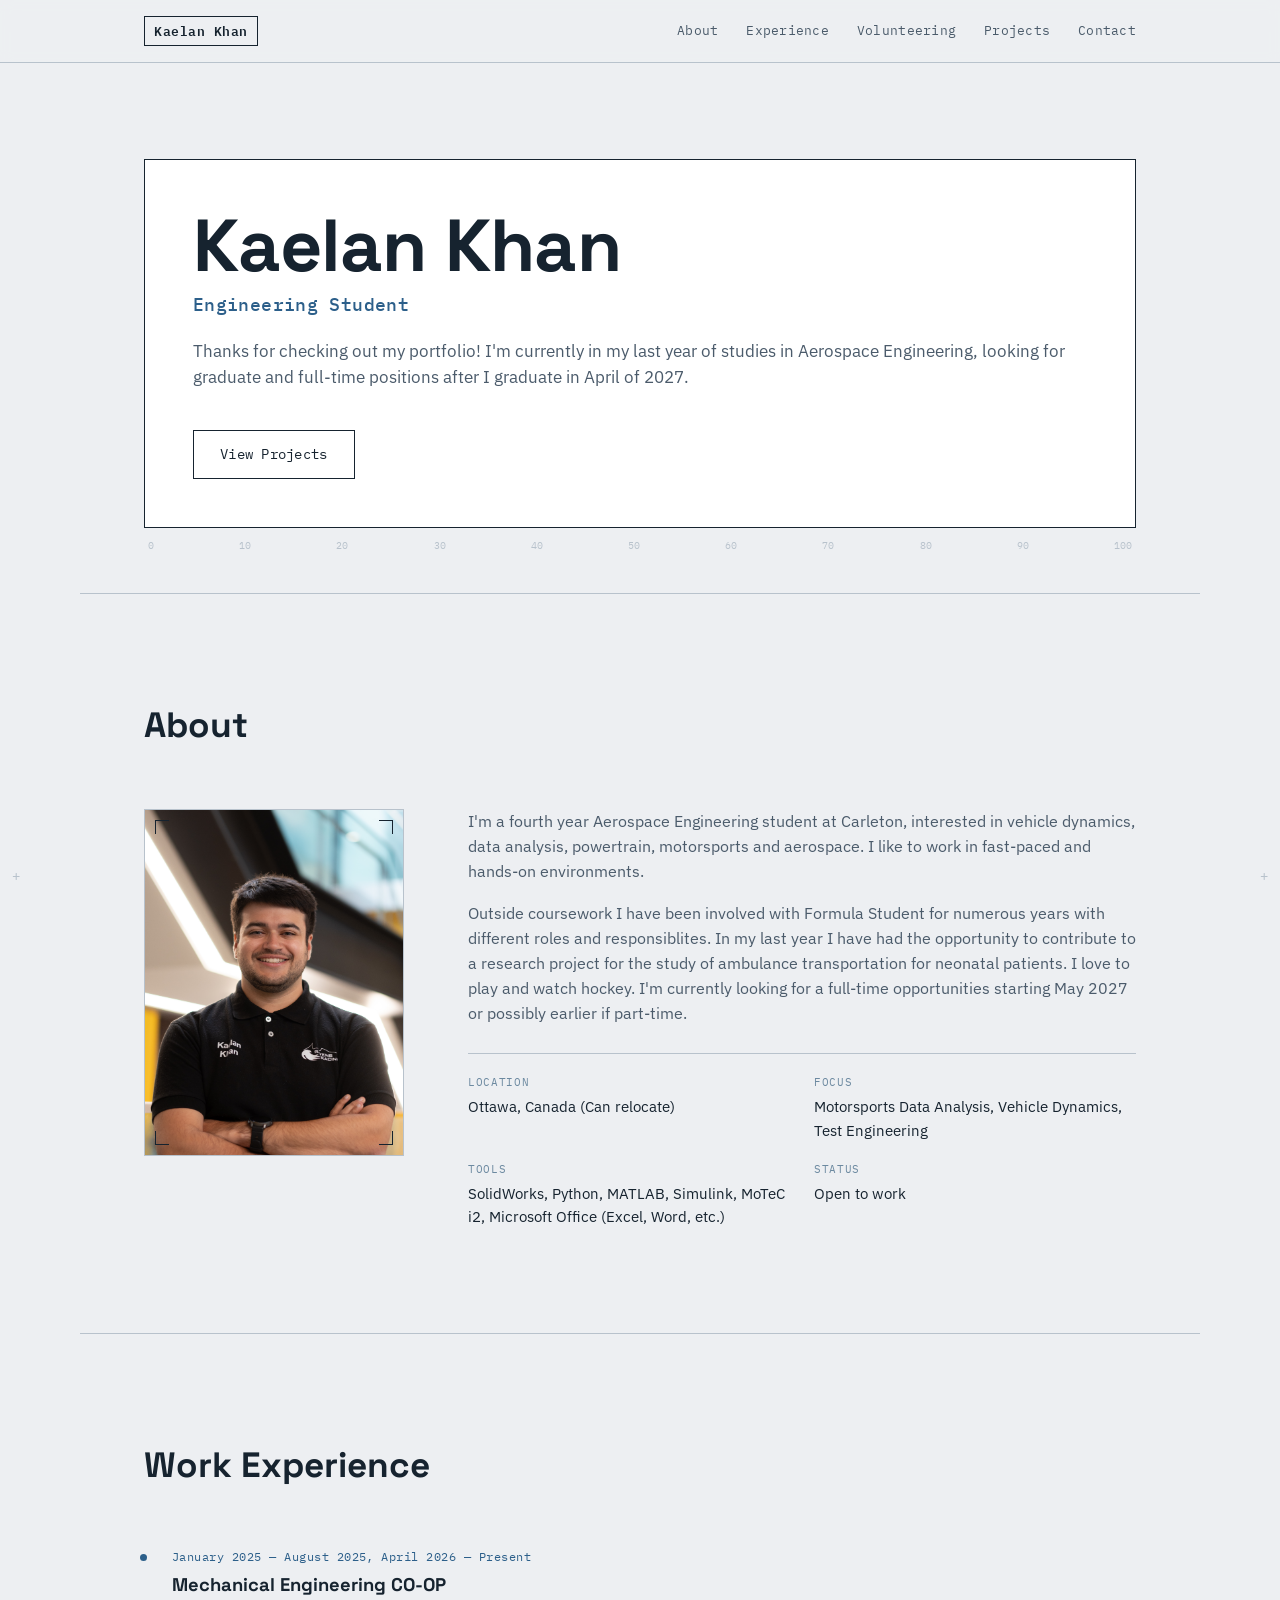
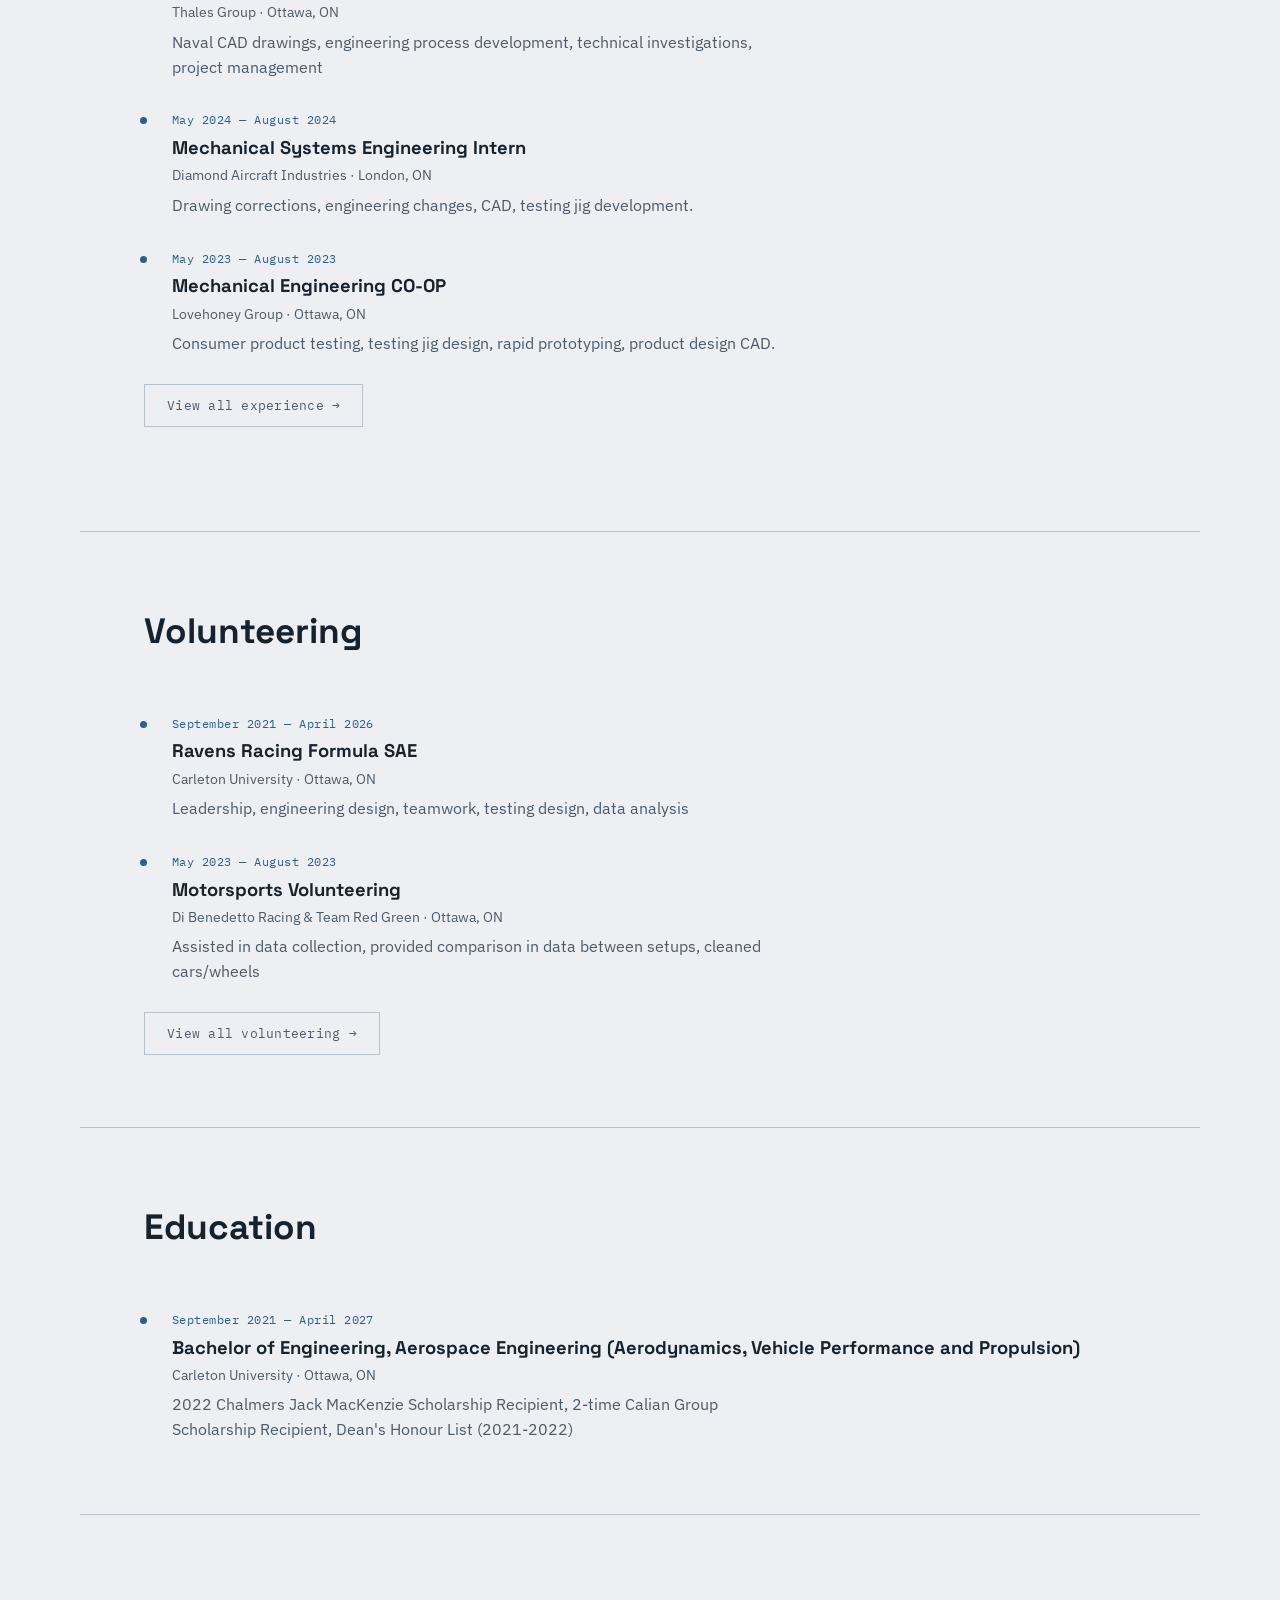
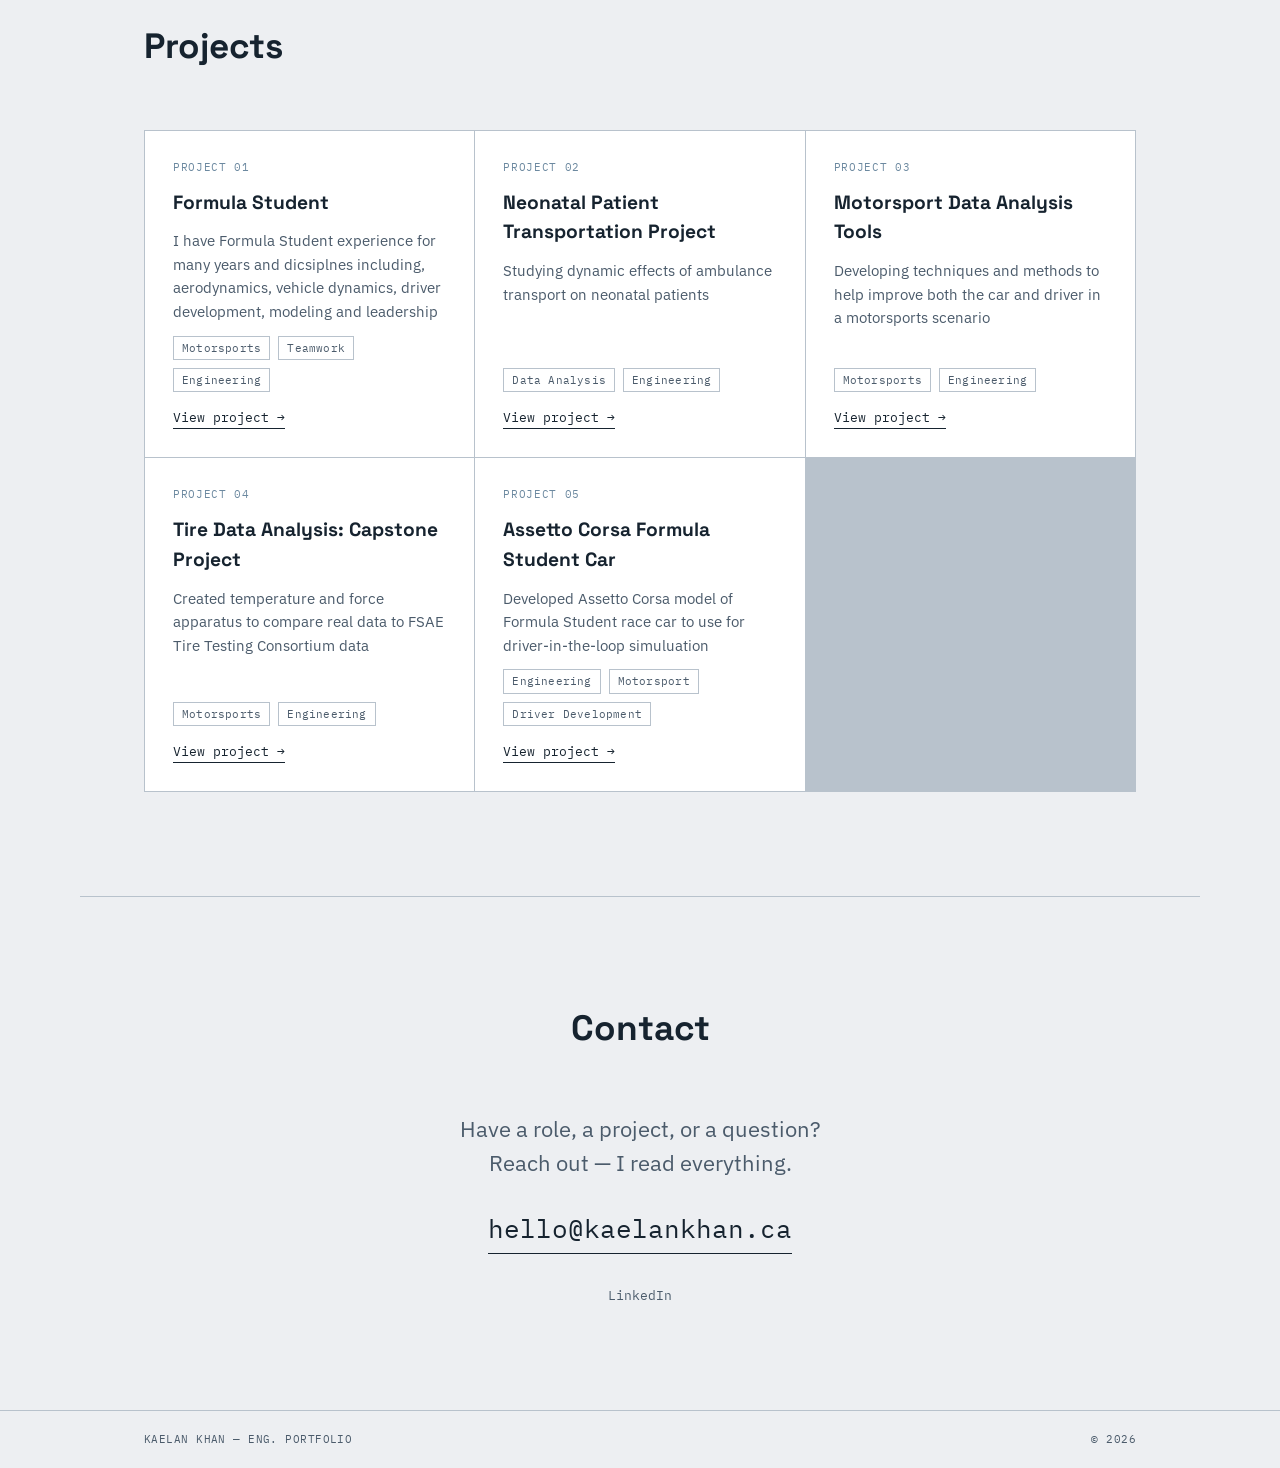
==== commit 69824fbf: "Update index.html changed "SHEET" to "PROJECT" in index for project cards" ====
--- a/index.html
+++ b/index.html
@@ -17,9 +17,15 @@
 <div class="datum datum-bl" aria-hidden="true">+</div>
 <div class="datum datum-br" aria-hidden="true">+</div>
 
-<header class="nav">
+<header class="nav" id="menu">
   <div class="nav-inner">
     <a href="#top" class="nav-mark">Kaelan Khan</a>
+    <a href="#menu" class="menu-btn menu-open" aria-label="Open menu">
+      <span></span><span></span><span></span>
+    </a>
+    <a href="#close" class="menu-btn menu-close" aria-label="Close menu">
+      <span></span><span></span><span></span>
+    </a>
     <nav class="nav-links">
       <a href="#about">About</a>
       <a href="experience.html">Experience</a>
@@ -223,7 +229,7 @@
     <div class="project-grid">
 
       <article class="project-card">
-        <div class="project-sheet">SHEET 01</div>
+        <div class="project-sheet">PROJECT 01</div>
         <h3>Formula Student</h3>
         <p>I have Formula Student experience for many years and dicsiplnes including, aerodynamics, vehicle dynamics, driver development, modeling and leadership</p>
         <div class="tag-row">
@@ -235,7 +241,7 @@
       </article>
 
       <article class="project-card">
-        <div class="project-sheet">SHEET 02</div>
+        <div class="project-sheet">PROJECT 02</div>
         <h3>Neonatal Patient Transportation Project</h3>
         <p>Studying dynamic effects of ambulance transport on neonatal patients</p>
         <div class="tag-row">
@@ -246,7 +252,7 @@
       </article>
 
       <article class="project-card">
-        <div class="project-sheet">SHEET 03</div>
+        <div class="project-sheet">PROJECT 03</div>
         <h3>Motorsport Data Analysis Tools</h3>
         <p>Developing techniques and methods to help improve both the car and driver in a motorsports scenario</p>
         <div class="tag-row">
@@ -257,7 +263,7 @@
       </article>
 
       <article class="project-card">
-        <div class="project-sheet">SHEET 04</div>
+        <div class="project-sheet">PROJECT 04</div>
         <h3>Tire Data Analysis: Capstone Project</h3>
         <p>Created temperature and force apparatus to compare real data to FSAE Tire Testing Consortium data</p>
         <div class="tag-row">
@@ -268,7 +274,7 @@
       </article>
 
       <article class="project-card">
-        <div class="project-sheet">SHEET 05</div>
+        <div class="project-sheet">PROJECT 05</div>
         <h3>Assetto Corsa Formula Student Car</h3>
         <p>Developed Assetto Corsa model of Formula Student race car to use for driver-in-the-loop simuluation</p>
         <div class="tag-row">
--- a/styles.css
+++ b/styles.css
@@ -105,7 +105,7 @@
 }
 .nav-links a { text-decoration: none; color: var(--ink-soft); }
 .nav-links > a:hover { color: var(--blue); }
-@media (max-width: 700px) { .nav-links { display: none; } }
+/* @media (max-width: 700px) { .nav-links { display: none; } } /* REMOVED FOR MOBILE SITE MAYBE REMOVE LATER??
 
 /* Projects dropdown */
 .nav-item {
@@ -161,6 +161,85 @@
 }
 
 /* =========================================================
+   MOBILE MENU (CSS only)
+   ========================================================= */
+.menu-btn {
+  display: none;
+  width: 40px;
+  height: 40px;
+  flex-direction: column;
+  justify-content: center;
+  align-items: center;
+  gap: 5px;
+  color: var(--ink);
+  text-decoration: none;
+}
+.menu-btn span {
+  display: block;
+  width: 22px;
+  height: 2px;
+  background: currentColor;
+}
+.menu-close span:nth-child(1) { transform: translateY(7px) rotate(45deg); }
+.menu-close span:nth-child(2) { opacity: 0; }
+.menu-close span:nth-child(3) { transform: translateY(-7px) rotate(-45deg); }
+
+/* Keep section headings visible below the sticky header after jump links */
+section[id] { scroll-margin-top: 72px; }
+
+@media (max-width: 700px) {
+  .menu-open { display: flex; }
+  .nav:target .menu-open { display: none; }
+  .nav:target .menu-close { display: flex; }
+
+  .nav-links {
+    display: none;
+    position: absolute;
+    top: 100%;
+    left: 0;
+    right: 0;
+    flex-direction: column;
+    align-items: stretch;
+    gap: 0;
+    padding: 4px var(--gutter) 16px;
+    background: var(--paper-card);
+    border-bottom: 1px solid var(--ink);
+    max-height: calc(100vh - 70px);
+    overflow-y: auto;
+  }
+  .nav:target .nav-links { display: flex; }
+
+  .nav-links a {
+    display: block;
+    padding: 14px 0;
+    font-size: 14px;
+    border-bottom: 1px solid var(--line);
+  }
+  .nav-links > a:last-child { border-bottom: none; }
+
+  .nav-item { display: block; }
+  .nav-dropdown {
+    position: static;
+    transform: none;
+    opacity: 1;
+    visibility: visible;
+    padding: 0;
+  }
+  .nav-dropdown-card {
+    min-width: 0;
+    border: none;
+    background: transparent;
+    padding: 0 0 0 16px;
+    transform: none;
+  }
+  .nav-dropdown a {
+    font-size: 13px;
+    padding: 12px;
+    border-left: 2px solid var(--line);
+  }
+}
+
+/* =========================================================
    RESUME STAMP BUTTON
    ========================================================= */
 .resume-stamp {
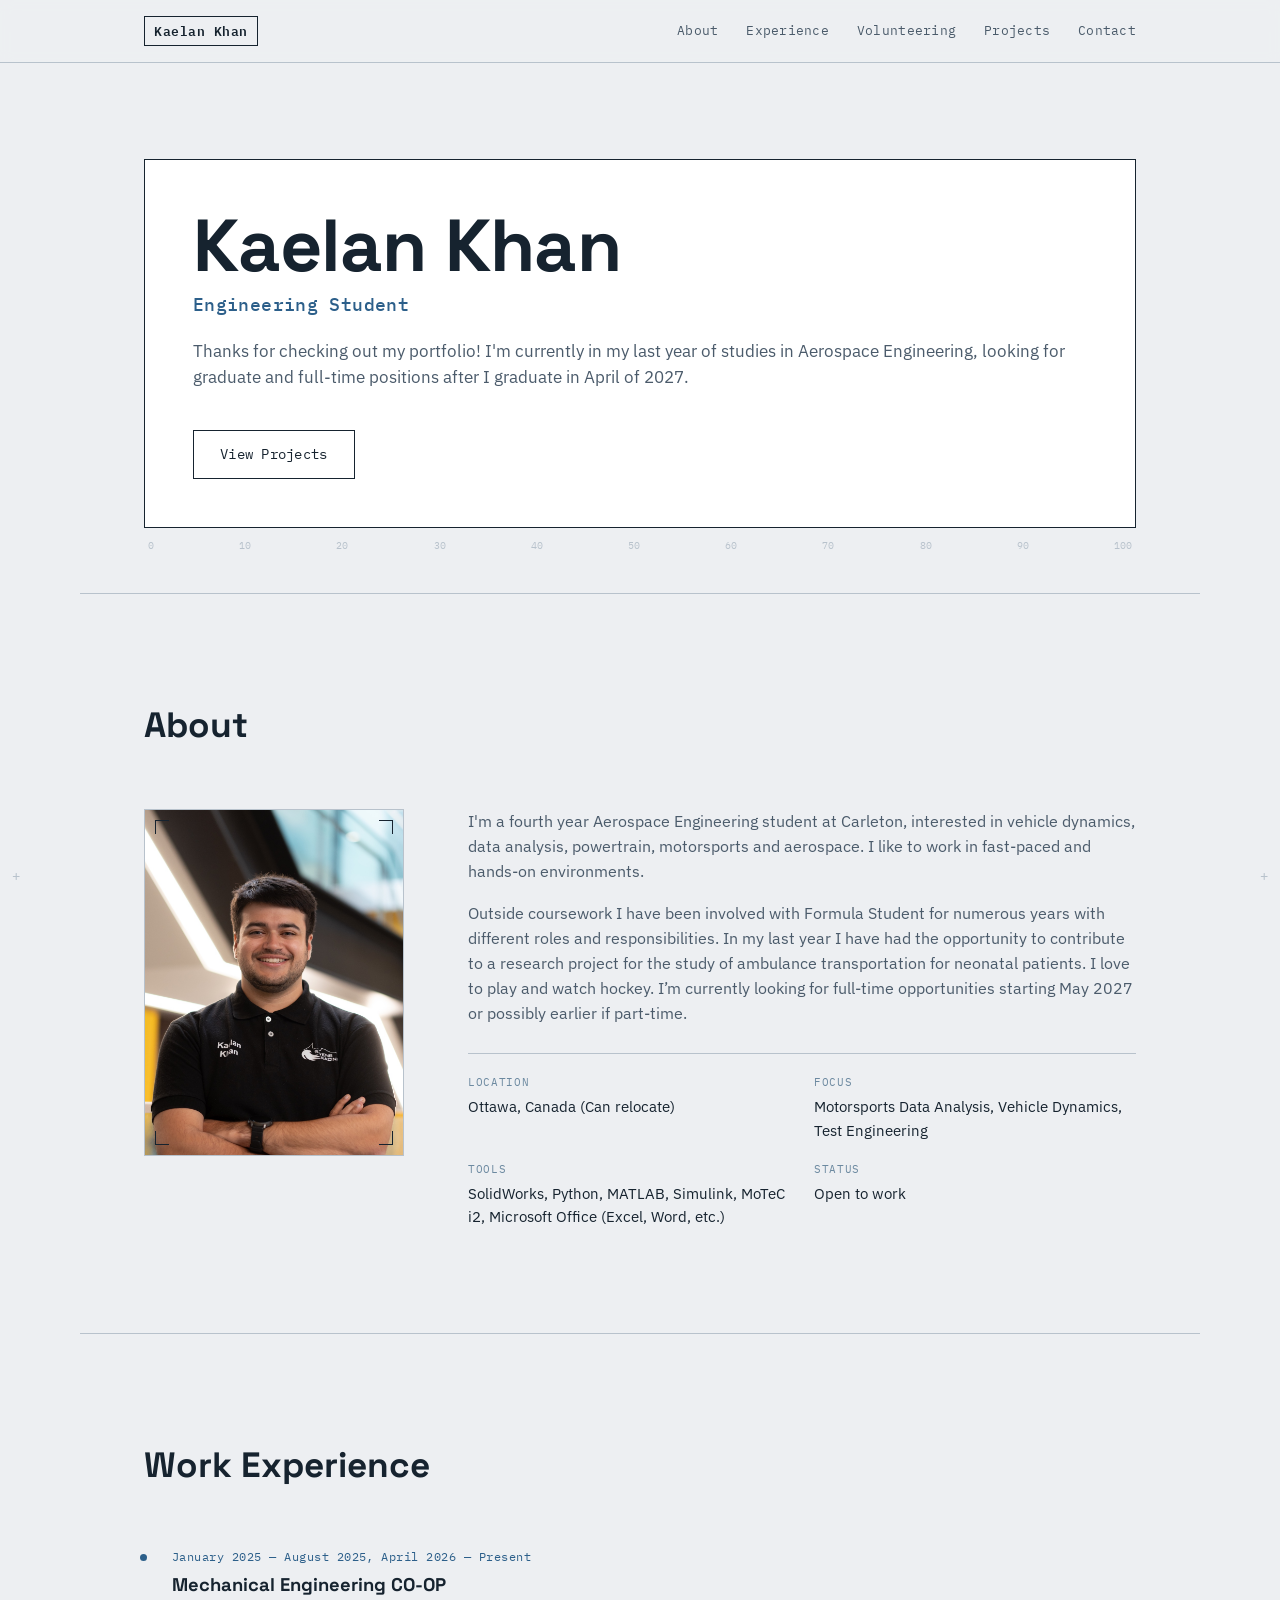
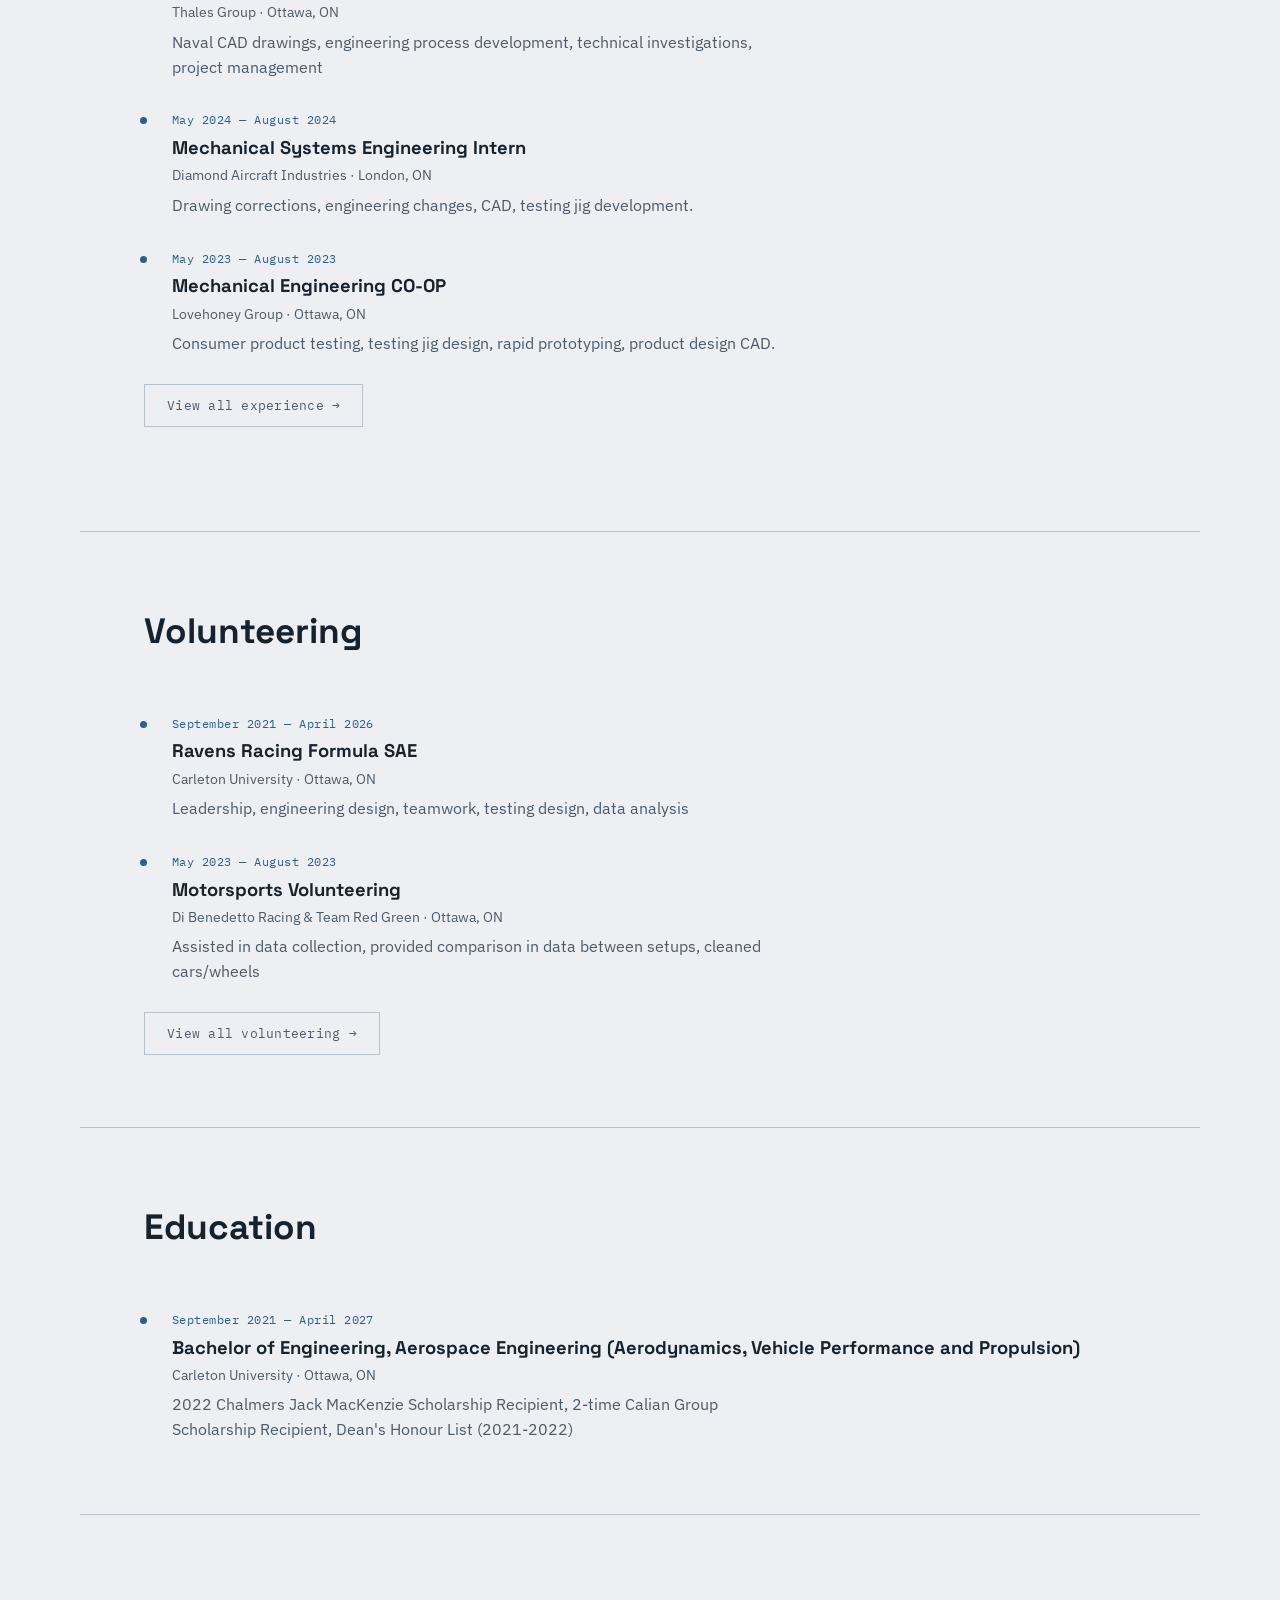
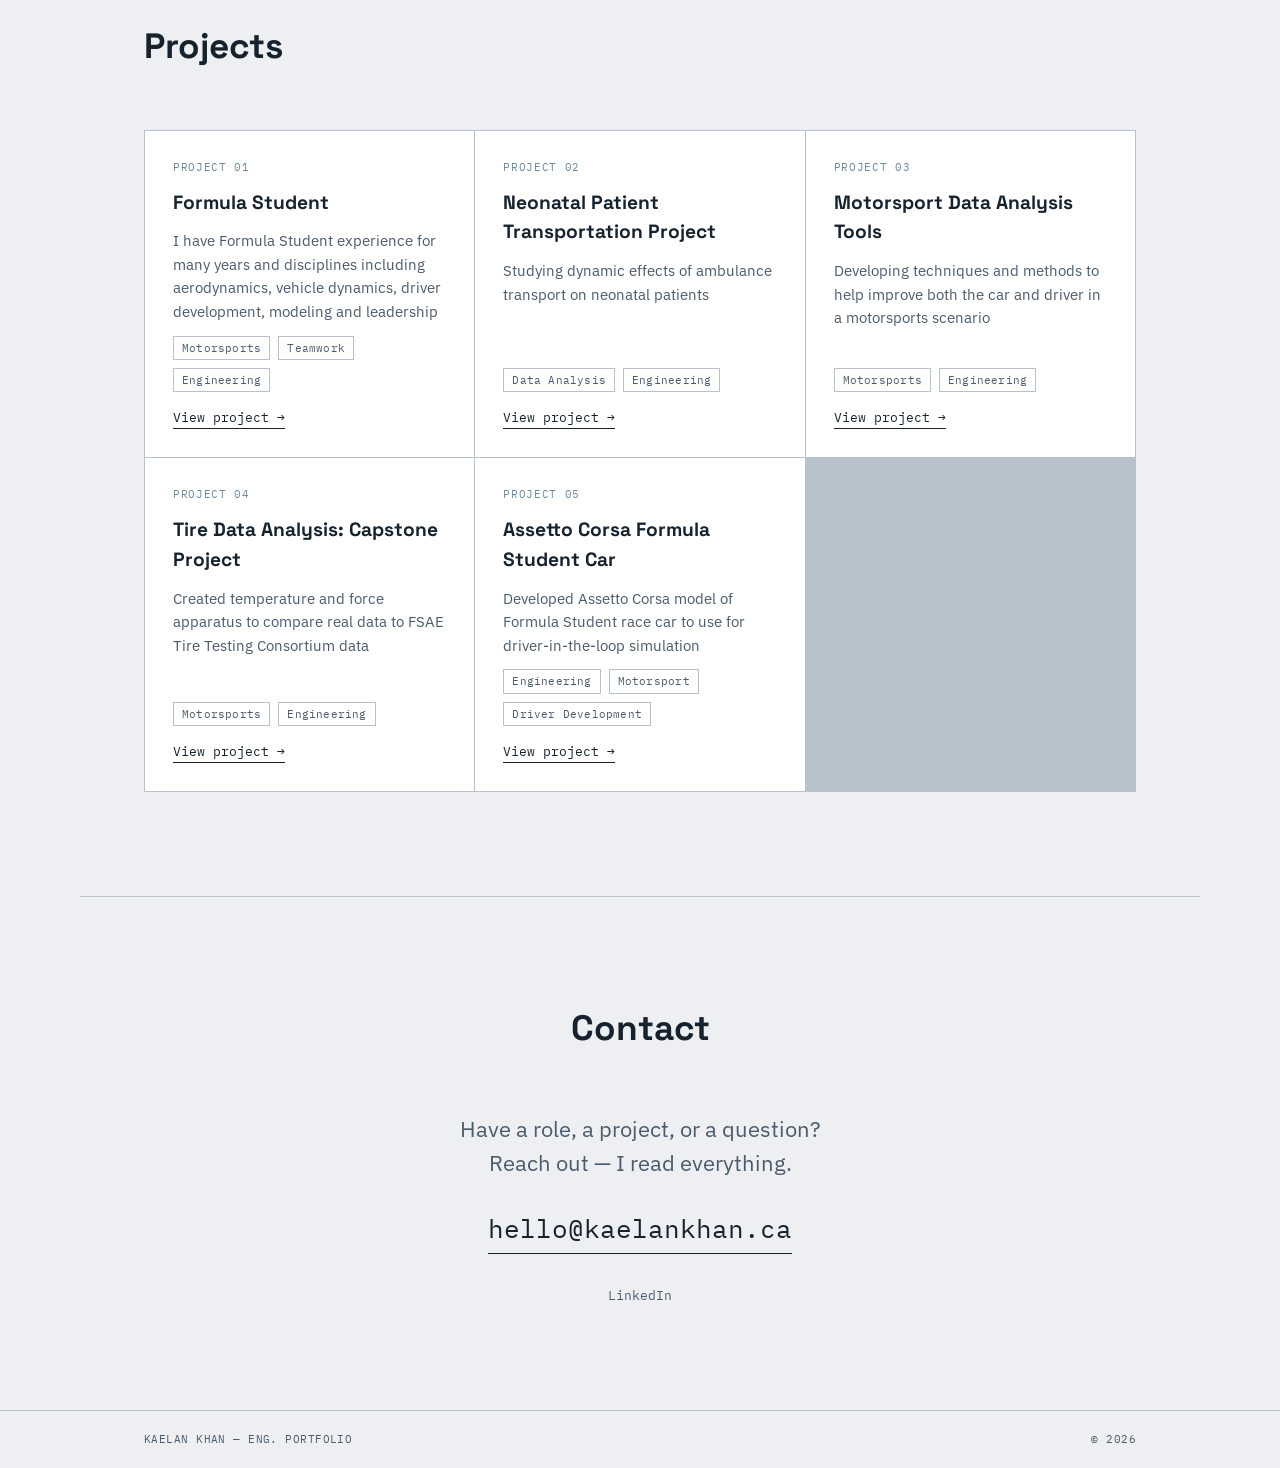
==== commit 9c4bbbbc: "Fixed Grammar and Spelling" ====
--- a/index.html
+++ b/index.html
@@ -1,6 +1,9 @@
 <!DOCTYPE html>
+<!-- What are you doing looking in here????? -->
 <html lang="en">
 <head>
+<link rel="icon" type="image/png" href="favicon.png">
+<link rel="apple-touch-icon" href="favicon.png">
 <meta charset="UTF-8">
 <meta name="viewport" content="width=device-width, initial-scale=1.0">
 <title>Kaelan Khan — Portfolio</title>
@@ -118,7 +121,7 @@
           student at Carleton, interested in vehicle dynamics, data analysis, powertrain, motorsports and aerospace. I like to work in fast-paced and hands-on environments. 
         </p>
         <p>
-          Outside coursework I have been involved with Formula Student for numerous years with different roles and responsiblites. In my last year I have had the opportunity to contribute to a research project for the study of ambulance transportation for neonatal patients. I love to play and watch hockey. I'm currently looking for a full-time opportunities starting May 2027 or possibly earlier if part-time.
+          Outside coursework I have been involved with Formula Student for numerous years with different roles and responsibilities. In my last year I have had the opportunity to contribute to a research project for the study of ambulance transportation for neonatal patients. I love to play and watch hockey. I’m currently looking for full-time opportunities starting May 2027 or possibly earlier if part-time.
         </p>
 
         <dl class="spec-list">
@@ -231,7 +234,7 @@
       <article class="project-card">
         <div class="project-sheet">PROJECT 01</div>
         <h3>Formula Student</h3>
-        <p>I have Formula Student experience for many years and dicsiplnes including, aerodynamics, vehicle dynamics, driver development, modeling and leadership</p>
+        <p>I have Formula Student experience for many years and disciplines including aerodynamics, vehicle dynamics, driver development, modeling and leadership</p>
         <div class="tag-row">
           <span class="tag">Motorsports</span>
           <span class="tag">Teamwork</span>
@@ -276,7 +279,7 @@
       <article class="project-card">
         <div class="project-sheet">PROJECT 05</div>
         <h3>Assetto Corsa Formula Student Car</h3>
-        <p>Developed Assetto Corsa model of Formula Student race car to use for driver-in-the-loop simuluation</p>
+        <p>Developed Assetto Corsa model of Formula Student race car to use for driver-in-the-loop simulation</p>
         <div class="tag-row">
           <span class="tag">Engineering</span>
           <span class="tag">Motorsport</span>
--- a/styles.css
+++ b/styles.css
@@ -105,7 +105,7 @@
 }
 .nav-links a { text-decoration: none; color: var(--ink-soft); }
 .nav-links > a:hover { color: var(--blue); }
-/* @media (max-width: 700px) { .nav-links { display: none; } } /* REMOVED FOR MOBILE SITE MAYBE REMOVE LATER??
+/* @media (max-width: 700px) { .nav-links { display: none; } } REMOVED FOR MOBILE SITE MAYBE REMOVE LATER?? */
 
 /* Projects dropdown */
 .nav-item {
@@ -692,18 +692,6 @@
   .vol-item:hover .vol-photo img { transform: none; }
 }
 
-
-
-
-
-
-
-
-
-
-
-
-
 /* --- Timeline variant without the left border --- */
 .timeline.slim {
   list-style: none;
@@ -770,3 +758,190 @@
   border-color: var(--ink);
 }
 
+/* =========================================================
+   PROJECT PAGE — FIGURES & GALLERY
+   ========================================================= */
+
+/* A single photo with a caption underneath */
+.proj-fig {
+  margin: 0 0 40px;
+}
+.proj-fig-frame {
+  position: relative;
+  aspect-ratio: 16 / 9;
+  background: var(--paper-card);
+  border: 1px solid var(--line);
+  overflow: hidden;
+}
+.proj-fig-frame img {
+  position: absolute;
+  inset: 0;
+  width: 100%;
+  height: 100%;
+  object-fit: cover;
+  display: block;
+  transition: transform 0.45s ease;
+}
+.proj-fig a:hover img { transform: scale(1.03); }
+
+.proj-fig figcaption {
+  margin-top: 10px;
+  font-size: 0.9rem;
+  color: var(--ink-soft);
+}
+.proj-fig figcaption span {
+  font-family: var(--mono);
+  font-size: 11px;
+  letter-spacing: 0.06em;
+  color: var(--blue);
+  margin-right: 8px;
+}
+
+/* Gallery: a grid of smaller photos */
+.proj-gallery {
+  display: grid;
+  grid-template-columns: repeat(auto-fill, minmax(240px, 1fr));
+  gap: 20px;
+  margin: 0 0 40px;
+}
+.proj-gallery .proj-fig { margin: 0; }
+.proj-gallery .proj-fig-frame { aspect-ratio: 4 / 3; }
+
+/* Two photos side by side (stacks on phones) */
+.proj-gallery--two {
+  grid-template-columns: 1fr;
+}
+@media (min-width: 700px) {
+  .proj-gallery--two { grid-template-columns: repeat(2, 1fr); }
+}
+
+@media (prefers-reduced-motion: reduce) {
+  .proj-fig a:hover img { transform: none; }
+}
+
+/* =========================================================
+   PROJECT PAGE — HOVER POP-OUT
+   ========================================================= */
+@media (hover: hover) and (min-width: 700px) {
+  .proj-gallery:not(.proj-gallery--two) .proj-fig {
+    position: relative;
+    transition: transform 0.25s ease;
+  }
+  .proj-gallery:not(.proj-gallery--two) .proj-fig:hover {
+    transform: scale(1.1);
+    z-index: 3;
+  }
+  .proj-gallery:not(.proj-gallery--two) .proj-fig:hover .proj-fig-frame {
+    border-color: var(--ink);
+    box-shadow: 0 8px 20px rgba(22, 35, 47, 0.15);
+  }
+  .proj-gallery:not(.proj-gallery--two) .proj-fig:hover img { transform: none; }
+  .proj-gallery:not(.proj-gallery--two) .proj-fig:hover figcaption { opacity: 0; }
+}
+
+/* Corner marks sit on top of the photo */
+.proj-fig-frame .corner { z-index: 1; }
+
+/* =========================================================
+   PROJECT PAGE — EMPTY PHOTO PLACEHOLDERS
+   ========================================================= */
+.proj-fig-frame.is-empty img { display: none; }
+.proj-fig-frame.is-empty::after {
+  content: "PHOTO TO COME";
+  position: absolute;
+  inset: 0;
+  display: flex;
+  align-items: center;
+  justify-content: center;
+  font-family: var(--mono);
+  font-size: 11px;
+  letter-spacing: 0.06em;
+  color: var(--line);
+}
+.proj-fig a:has(.is-empty) { cursor: default; }
+.proj-gallery .proj-fig:has(.proj-fig-frame.is-empty):hover { transform: none; }
+.proj-gallery .proj-fig:hover .proj-fig-frame.is-empty {
+  box-shadow: none;
+  border-color: var(--line);
+}
+
+/* =========================================================
+   LIGHTBOX (full-screen photo view)
+   ========================================================= */
+.proj-fig a { cursor: zoom-in; }
+.lightbox {
+  position: fixed;
+  inset: 0;
+  z-index: 100;
+  background: rgba(22, 35, 47, 0.9);
+  display: flex;
+  flex-direction: column;
+  align-items: center;
+  justify-content: center;
+  gap: 14px;
+  padding: var(--gutter);
+  opacity: 0;
+  visibility: hidden;
+  transition: opacity 0.2s ease, visibility 0.2s ease;
+  cursor: zoom-out;
+}
+.lightbox.is-open { opacity: 1; visibility: visible; }
+.lightbox img {
+  max-width: 100%;
+  max-height: 82vh;
+  object-fit: contain;
+  border: 1px solid var(--line);
+  background: var(--paper-card);
+  cursor: default;
+}
+.lightbox-caption {
+  margin: 0;
+  font-family: var(--mono);
+  font-size: 12px;
+  letter-spacing: 0.04em;
+  color: var(--paper);
+  text-align: center;
+}
+.lightbox-caption span { color: var(--blue-soft); margin-right: 8px; }
+.lightbox-caption .lightbox-count { color: var(--line); margin-right: 12px; }
+.lightbox-close {
+  position: absolute;
+  top: 16px;
+  right: 20px;
+  background: none;
+  border: 1px solid var(--paper);
+  color: var(--paper);
+  font-family: var(--mono);
+  font-size: 12px;
+  letter-spacing: 0.04em;
+  padding: 6px 12px;
+  cursor: pointer;
+}
+.lightbox-arrow {
+  position: absolute;
+  top: 50%;
+  transform: translateY(-50%);
+  width: 44px;
+  height: 44px;
+  display: flex;
+  align-items: center;
+  justify-content: center;
+  background: rgba(22, 35, 47, 0.6);
+  border: 1px solid var(--paper);
+  color: var(--paper);
+  font-family: var(--mono);
+  font-size: 24px;
+  line-height: 1;
+  cursor: pointer;
+  transition: background 0.2s ease, color 0.2s ease;
+}
+.lightbox-arrow[hidden] { display: none; }
+.lightbox-prev { left: 16px; }
+.lightbox-next { right: 16px; }
+.lightbox-arrow:hover,
+.lightbox-close:hover { background: var(--paper); color: var(--ink); }
+
+/* Keep lightbox arrows beside the photo, not on top of it */
+@media (min-width: 700px) {
+  .lightbox { padding-left: 84px; padding-right: 84px; }
+}
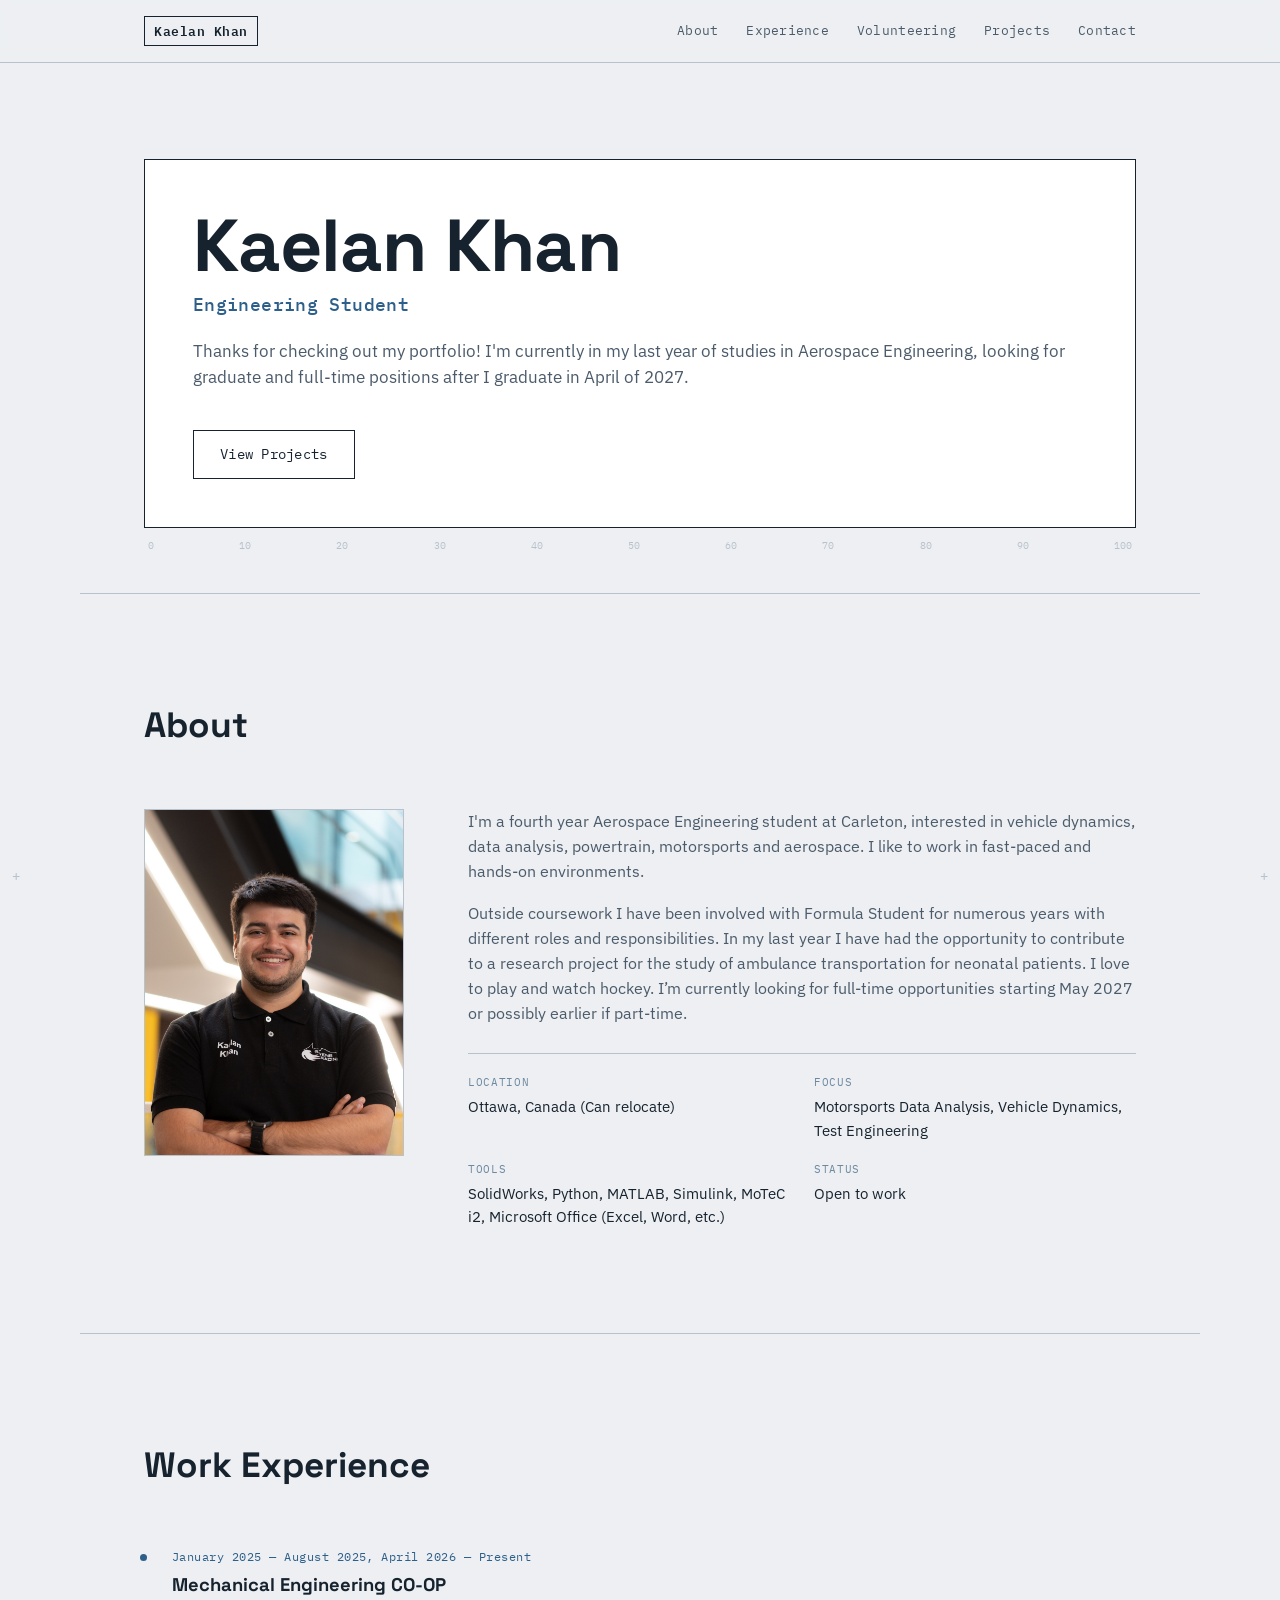
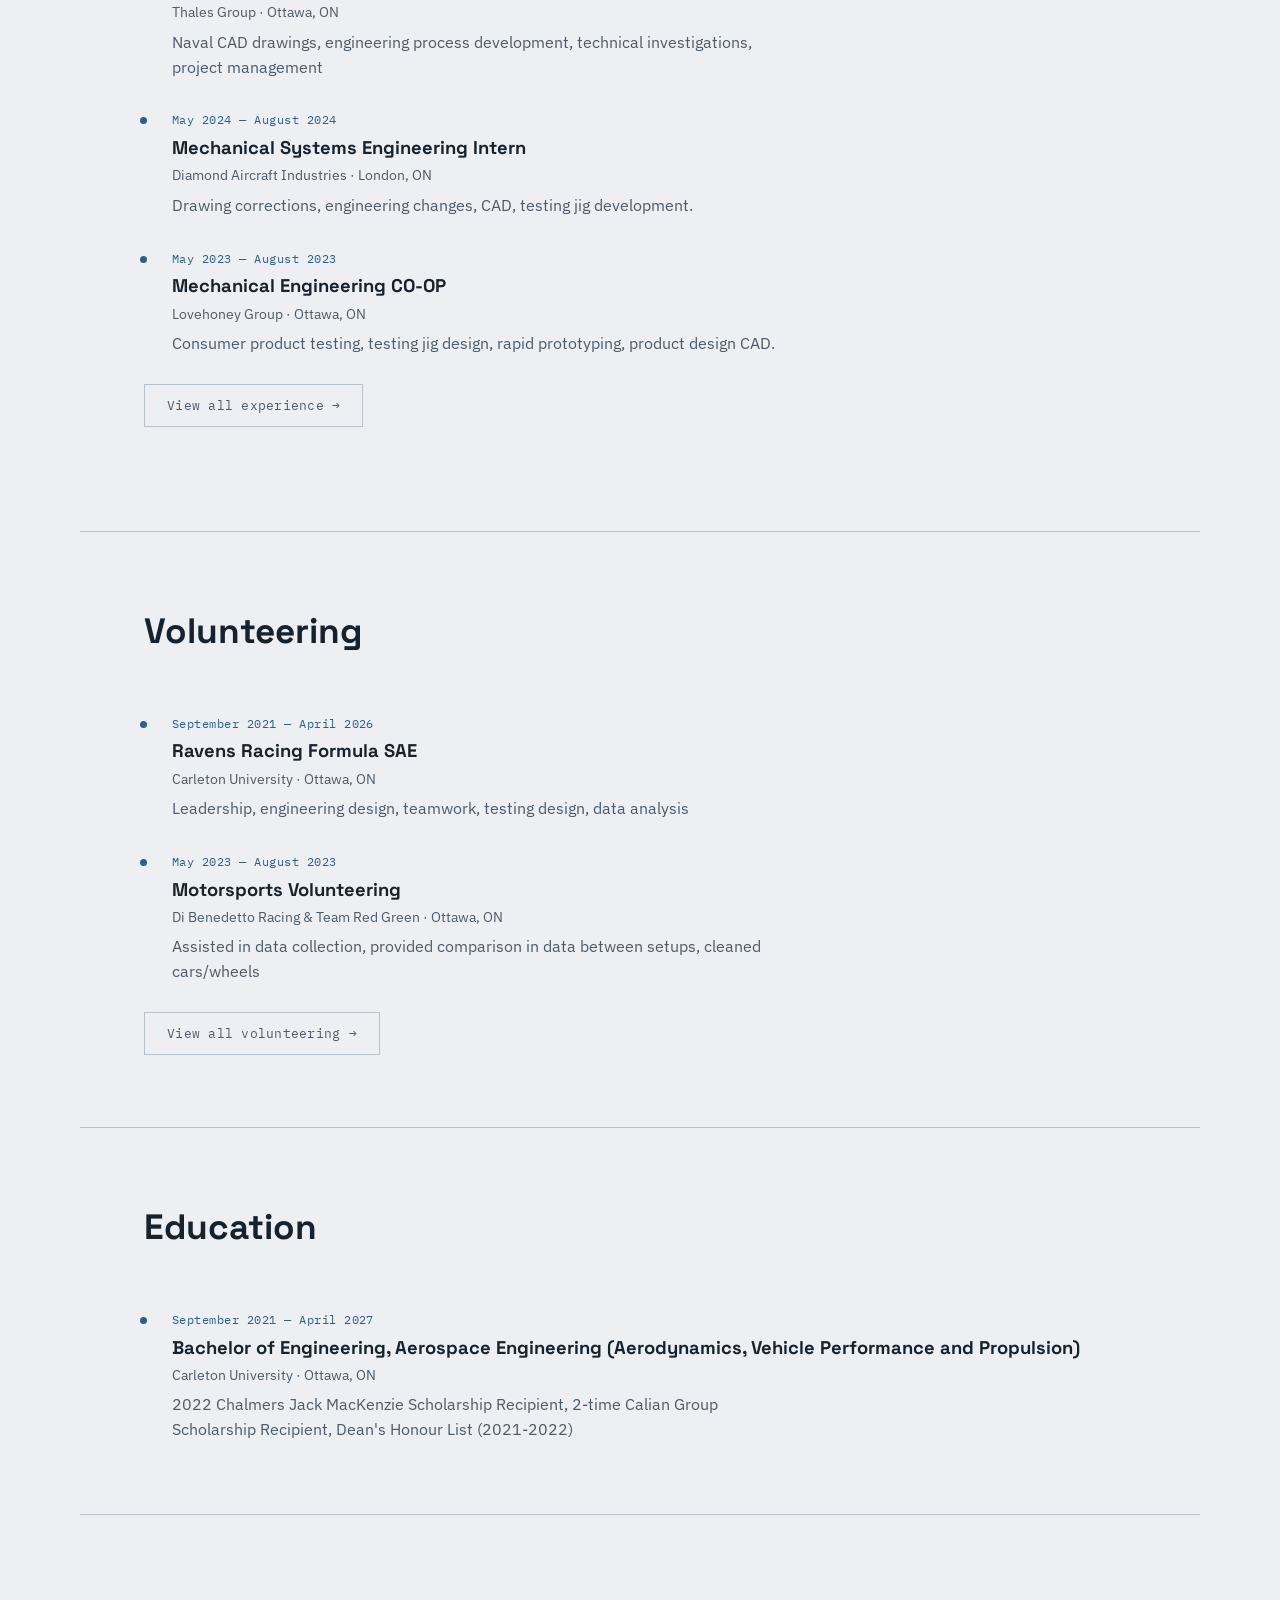
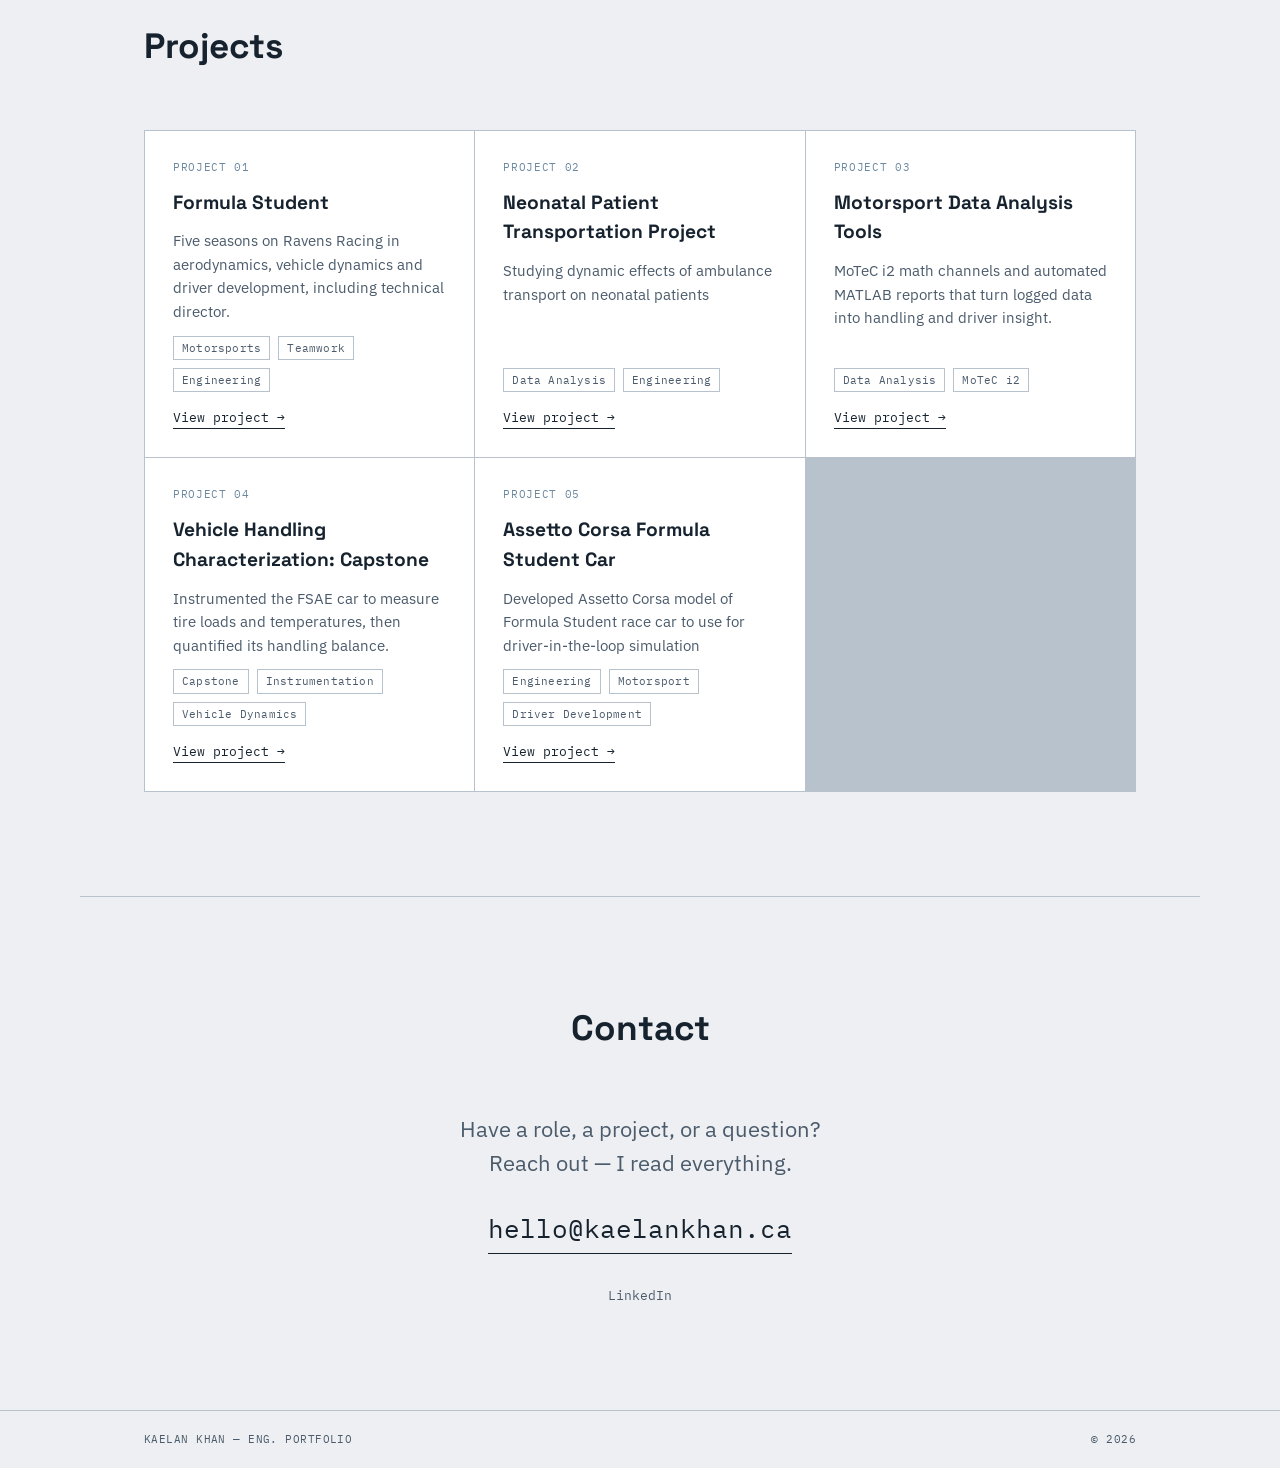
==== commit f45c4ea5: "HUGE WEBSITE UPDATE A lot more photos and content on data analysis, capstone and slight tweaks to in" ====
--- a/index.html
+++ b/index.html
@@ -40,6 +40,7 @@
             <a href="formula-student.html">Formula Student</a>
             <a href="neonatal-patient-transportation-study.html">Neonatal Patient Transportation Project</a>
             <a href="motorsport-racing-data-analysis.html">Motorsport Data Analysis</a>
+            <a href="project-4.html">Vehicle Handling Capstone</a>
             <a href="project-5.html">Assetto Corsa DIL Simulator</a>
             <a href="#projects">More Projects...</a>
           </div>
@@ -234,7 +235,7 @@
       <article class="project-card">
         <div class="project-sheet">PROJECT 01</div>
         <h3>Formula Student</h3>
-        <p>I have Formula Student experience for many years and disciplines including aerodynamics, vehicle dynamics, driver development, modeling and leadership</p>
+        <p>Five seasons on Ravens Racing in aerodynamics, vehicle dynamics and driver development, including technical director.</p>
         <div class="tag-row">
           <span class="tag">Motorsports</span>
           <span class="tag">Teamwork</span>
@@ -257,21 +258,22 @@
       <article class="project-card">
         <div class="project-sheet">PROJECT 03</div>
         <h3>Motorsport Data Analysis Tools</h3>
-        <p>Developing techniques and methods to help improve both the car and driver in a motorsports scenario</p>
-        <div class="tag-row">
-          <span class="tag">Motorsports</span>
-          <span class="tag">Engineering</span>
+        <p>MoTeC i2 math channels and automated MATLAB reports that turn logged data into handling and driver insight.</p>
+        <div class="tag-row">
+          <span class="tag">Data Analysis</span>
+          <span class="tag">MoTeC i2</span>
         </div>
         <a href="motorsport-racing-data-analysis.html" class="project-link">View project →</a>
       </article>
 
       <article class="project-card">
         <div class="project-sheet">PROJECT 04</div>
-        <h3>Tire Data Analysis: Capstone Project</h3>
-        <p>Created temperature and force apparatus to compare real data to FSAE Tire Testing Consortium data</p>
-        <div class="tag-row">
-          <span class="tag">Motorsports</span>
-          <span class="tag">Engineering</span>
+        <h3>Vehicle Handling Characterization: Capstone</h3>
+        <p>Instrumented the FSAE car to measure tire loads and temperatures, then quantified its handling balance.</p>
+        <div class="tag-row">
+          <span class="tag">Capstone</span>
+          <span class="tag">Instrumentation</span>
+          <span class="tag">Vehicle Dynamics</span>
         </div>
         <a href="project-4.html" class="project-link">View project →</a>
       </article>
@@ -323,4 +325,4 @@
 </footer>
 
 </body>
-</html>
+</html>
--- a/styles.css
+++ b/styles.css
@@ -944,4 +944,202 @@
 /* Keep lightbox arrows beside the photo, not on top of it */
 @media (min-width: 700px) {
   .lightbox { padding-left: 84px; padding-right: 84px; }
+}
+
+/* =========================================================
+   FSAE PAGE — FACTS, ROLE CARDS, TAKEAWAYS
+   ========================================================= */
+/* Quick-facts strip (reuses .spec-list, four columns on wide screens) */
+.fs-facts { grid-template-columns: repeat(4, 1fr); margin: 0 0 48px; padding: 20px 0; border-bottom: 1px solid var(--line); }
+@media (max-width: 720px) { .fs-facts { grid-template-columns: repeat(2, 1fr); } }
+
+/* Section label + heading used on this page */
+.fs-head { display: flex; align-items: baseline; gap: 14px; margin: 0 0 24px; }
+.fs-head .project-sheet { flex-shrink: 0; }
+.fs-head h2 { font-size: clamp(1.3rem, 2.6vw, 1.6rem); }
+.fs-block { margin: 0 0 64px; }
+
+/* Role cards (reuse .project-grid / .project-card) */
+.role-card ul { margin: 0; padding-left: 18px; color: var(--ink-soft); font-size: 0.95rem; }
+.role-card li { margin-bottom: 6px; }
+.role-grid { grid-template-columns: 1fr; }
+.role-card--lead { grid-column: 1 / -1; }
+
+/* Takeaways */
+.fs-takeaways { list-style: none; margin: 0; padding: 0; display: grid; grid-template-columns: repeat(2, 1fr); gap: 1px; background: var(--line); border: 1px solid var(--line); }
+@media (max-width: 720px) { .fs-takeaways { grid-template-columns: 1fr; } }
+.fs-takeaways li { background: var(--paper-card); padding: 22px 24px; color: var(--ink-soft); font-size: 0.95rem; }
+.fs-takeaways strong { display: block; font-family: var(--display); color: var(--ink); font-size: 1.05rem; margin-bottom: 6px; }
+
+/* Photo strip inside each role card (uses the same lightbox as the gallery) */
+.role-photos { display: grid; grid-template-columns: repeat(4, 1fr); gap: 10px; margin-top: 6px; }
+@media (max-width: 720px) { .role-photos { grid-template-columns: repeat(2, 1fr); } }
+.role-photos .proj-fig { margin: 0; }
+.role-photos .proj-fig-frame { aspect-ratio: 4 / 3; }
+.role-photos .proj-fig-frame .corner { width: 9px; height: 9px; }
+.role-photos .corner-tl, .role-photos .corner-tr { top: 6px; }
+.role-photos .corner-bl, .role-photos .corner-br { bottom: 6px; }
+.role-photos .corner-tl, .role-photos .corner-bl { left: 6px; }
+.role-photos .corner-tr, .role-photos .corner-br { right: 6px; }
+.role-photos figcaption { display: none; }  /* captions still show in the lightbox */
+.role-photos .proj-fig-frame.is-empty::after { font-size: 9px; }
+
+/* Key project callout */
+.role-key { margin-top: 6px; padding: 16px 18px; background: var(--paper); border-left: 2px solid var(--blue); }
+.role-key-label { font-family: var(--mono); font-size: 10.5px; letter-spacing: 0.06em; color: var(--blue); margin-bottom: 4px; }
+.role-key h4 { font-family: var(--display); font-size: 1.02rem; margin: 0 0 6px; color: var(--ink); }
+.role-key p { margin: 0 0 10px; color: var(--ink-soft); font-size: 0.92rem; }
+/* =========================================================
+   PROJECT DETAIL PAGES — LAYOUT, PLOT FIGURES, CODE
+   Append this block to the end of styles.css.
+   Nothing above it is modified.
+   ========================================================= */
+
+/* Page top: replaces the old inline styles on the first section */
+.section.pd-top {
+  border-top: none;
+  padding-top: clamp(48px, 9vw, 88px);
+}
+.pd-back { display: inline-block; margin-bottom: 32px; }
+.pd-top .hero-meta { margin-bottom: 28px; }
+.pd-title {
+  font-family: var(--display);
+  font-size: clamp(2rem, 5vw, 3.2rem);
+  margin-bottom: 16px;
+}
+.pd-lead {
+  max-width: 90ch;
+  margin: 0 0 32px;
+  color: var(--ink-soft);
+  font-size: 1.1rem;
+}
+.pd-top .tag-row { margin-bottom: 48px; }
+
+/* One shared column width for text and figures, so edges line up */
+.pd-top { --pd-col: 100%; }
+
+/* Body text blocks */
+.pd-body { max-width: var(--pd-col); margin-bottom: 40px; }
+.pd-body h2 { font-size: 1.3rem; margin: 40px 0 12px; }
+.pd-body h2:first-child { margin-top: 0; }
+.pd-body h3 { font-size: 1rem; margin: 24px 0 12px; }
+.pd-body p { color: var(--ink-soft); margin: 0 0 16px; }
+
+/* Plot figures: show the whole image (no crop) at its own aspect ratio */
+.proj-fig--plot { max-width: var(--pd-col, 860px); margin-bottom: 48px; }
+/* Plots: show the whole image (no crop) at its own aspect ratio */
+.proj-fig--plot .proj-fig-frame { aspect-ratio: auto; }
+.proj-fig--plot .proj-fig-frame img {
+  position: static;
+  height: auto;
+  object-fit: contain;
+}
+
+/* Single plots (not in a pair): cap the height, and let the frame shrink
+   to the image and centre it, so there are no white bars */
+.proj-fig--plot:not(.pd-pair .proj-fig--plot) .proj-fig-frame {
+  width: fit-content;
+  max-width: 100%;
+  margin-left: auto;
+  margin-right: auto;
+}
+.proj-fig--plot:not(.pd-pair .proj-fig--plot) .proj-fig-frame img {
+  width: auto;
+  max-width: 100%;
+  max-height: 560px;
+}
+
+/* Narrow figure centred in the column (for tall/portrait plots) */
+.pd-center .proj-fig--narrow.proj-fig--plot .proj-fig-frame { width: auto; max-width: 480px; }
+.pd-center .proj-fig--narrow.proj-fig--plot .proj-fig-frame img { width: 100%; max-height: none; }
+
+/* Two figures side by side for comparison. Stacks on phones. */
+.pd-pair {
+  max-width: var(--pd-col, 860px);
+  display: grid;
+  grid-template-columns: 1fr;
+  gap: 24px;
+  align-items: start;
+  margin-bottom: 24px;
+}
+.pd-pair .proj-fig--plot { margin-bottom: 0; }
+@media (min-width: 700px) {
+  .pd-pair { grid-template-columns: repeat(2, minmax(0, 1fr)); }
+}
+
+/* Code / math-channel block */
+.code-block {
+  font-family: var(--mono);
+  font-size: 0.85rem;
+  line-height: 1.6;
+  color: var(--ink);
+  background: var(--paper-card);
+  border: 1px solid var(--line);
+  padding: 16px 20px;
+  margin: 0 0 16px;
+  overflow-x: auto;
+  white-space: pre;
+}
+
+/* Keep existing grids/strips inside the project column */
+.pd-top .fs-facts,
+.pd-grid,
+.pd-gallery,
+.pd-table-wrap,
+.pd-actions { max-width: var(--pd-col, 860px); }
+.pd-grid { margin-bottom: 40px; }
+.pd-gallery { margin-bottom: 40px; }
+.pd-actions { margin: 0 0 56px; }
+
+/* Gallery variant for CAD / diagrams: show the whole image on white */
+.proj-gallery--contain .proj-fig-frame img { object-fit: contain; }
+
+/* Data table */
+.pd-table-wrap { overflow-x: auto; margin-bottom: 40px; }
+.pd-table {
+  width: 100%;
+  border-collapse: collapse;
+  background: var(--paper-card);
+  border: 1px solid var(--line);
+  font-size: 0.92rem;
+}
+.pd-table th {
+  font-family: var(--mono);
+  font-size: 11px;
+  font-weight: 500;
+  letter-spacing: 0.06em;
+  text-transform: uppercase;
+  color: var(--blue-soft);
+  text-align: left;
+  padding: 10px 14px;
+  border-bottom: 1px solid var(--line);
+}
+.pd-table td {
+  padding: 9px 14px;
+  border-bottom: 1px solid var(--line);
+  color: var(--ink-soft);
+}
+.pd-table td + td, .pd-table th + th { text-align: right; font-family: var(--mono); }
+.pd-table tr:last-child td { border-bottom: none; }
+.pd-table tr.is-ref td { color: var(--blue); }
+
+/* Small footnote text */
+.pd-note {
+  max-width: var(--pd-col, 860px);
+  margin: 0;
+  font-size: 0.85rem;
+  color: var(--ink-soft);
+}
+
+/* Hover zoom only on gallery thumbnails, not on main/large figures */
+.proj-fig--plot a:hover img,
+.pd-top > .proj-fig a:hover img { transform: none; }
+
+/* Corner marks removed site-wide */
+.corner { display: none; }
+
+/* Phones: project galleries as a row of 3 small thumbnails (captions show in the lightbox) */
+@media (max-width: 699px) {
+  .pd-gallery { grid-template-columns: repeat(3, 1fr); gap: 10px; }
+  .pd-gallery figcaption { display: none; }
 }
